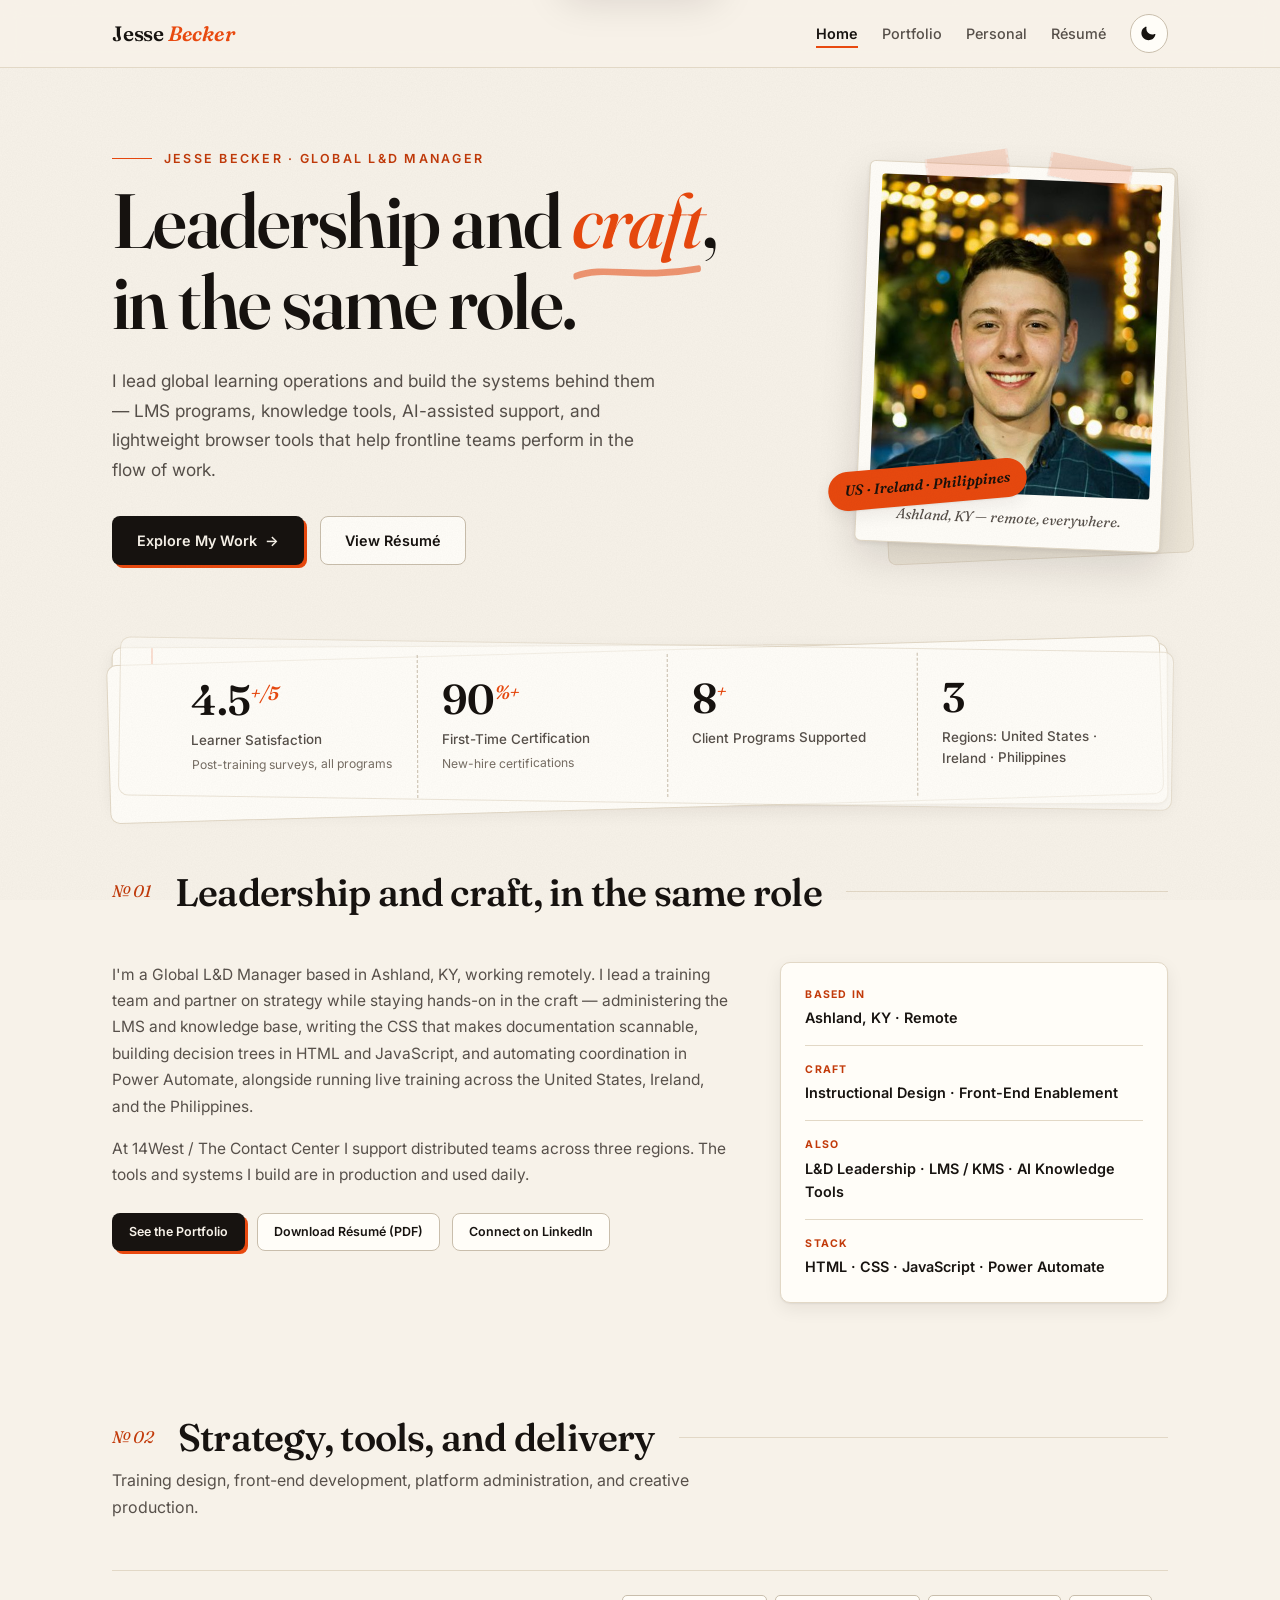
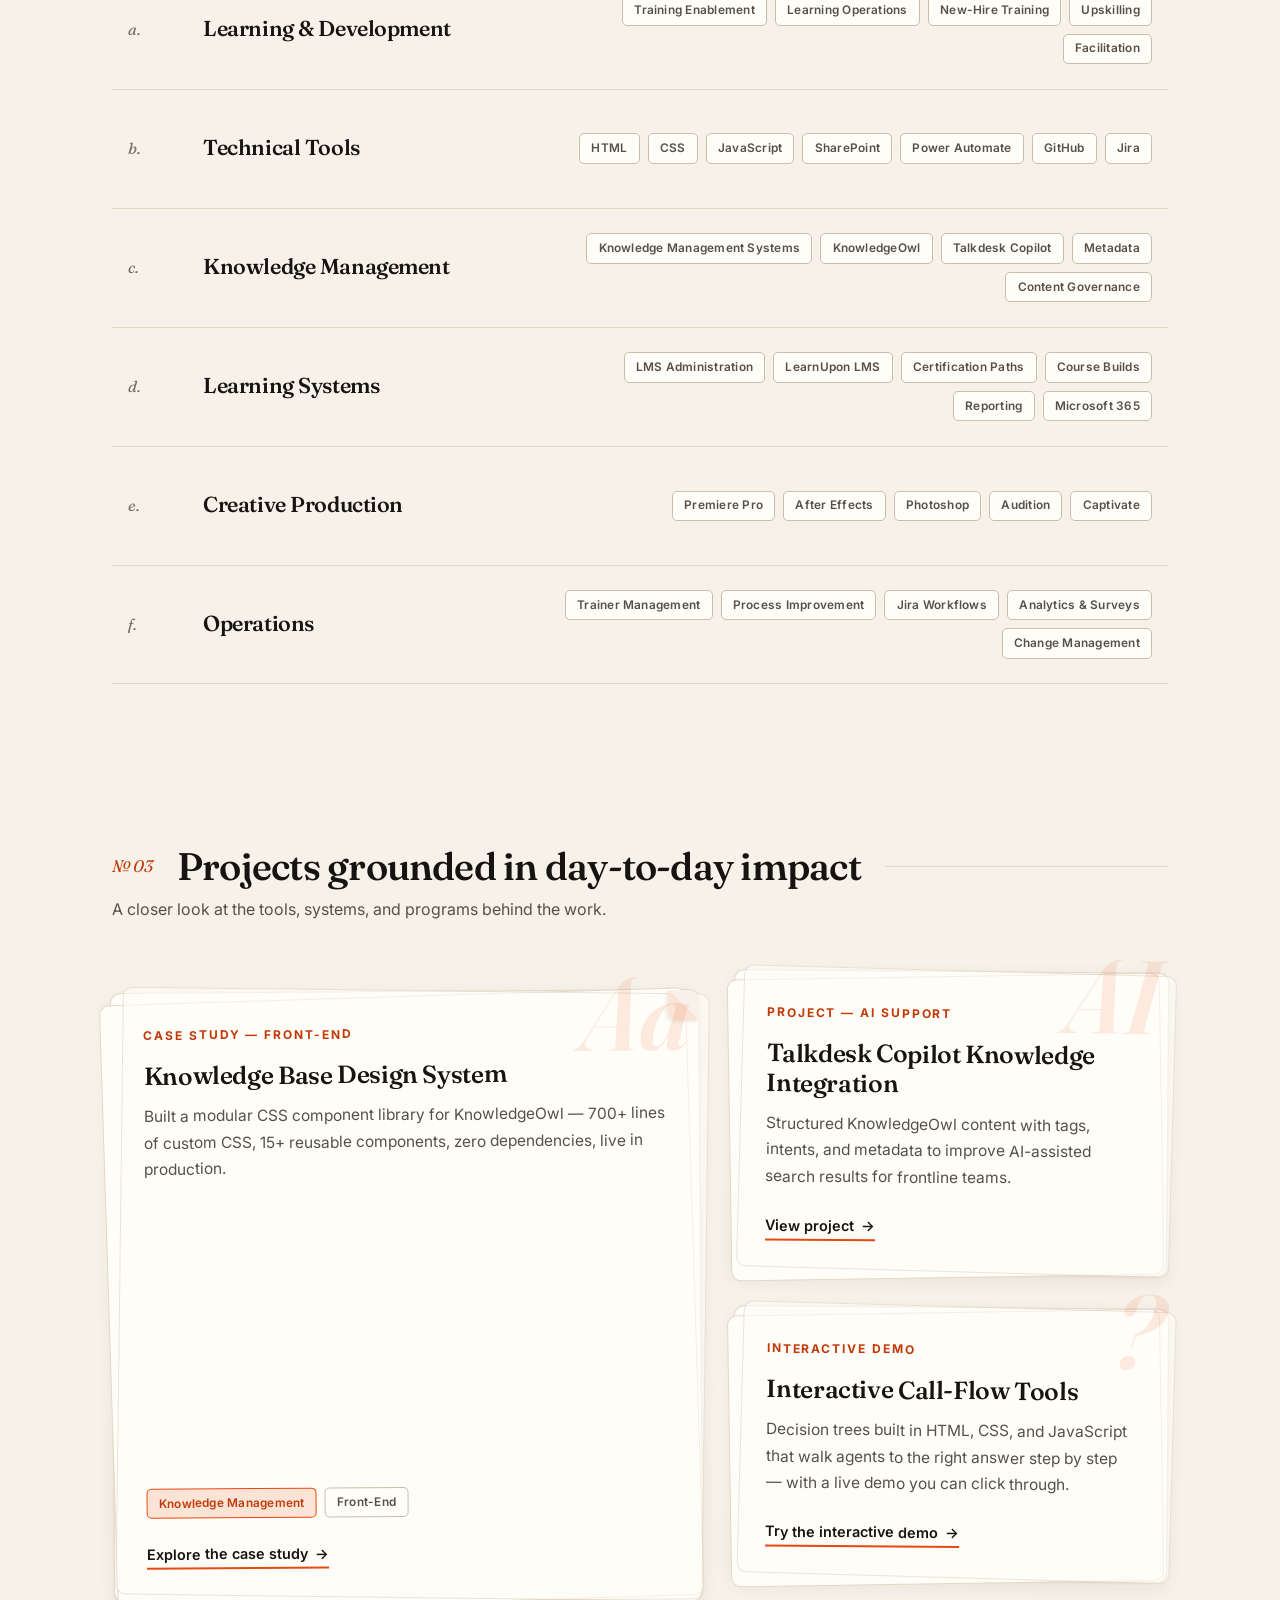
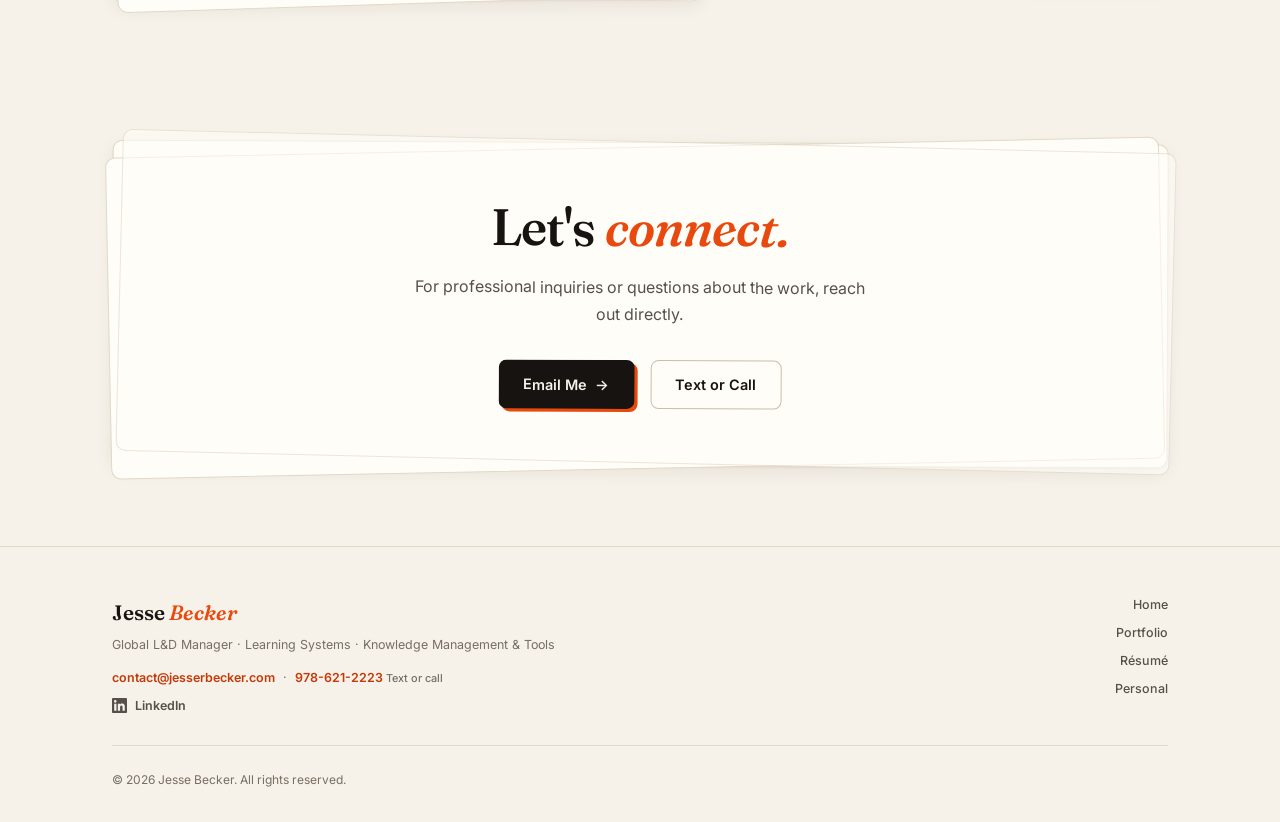
==== index.html @ 37dfd17b "Even out the expertise rows and align case-study banners The expertise rows carried different number" ====
<!DOCTYPE html>
<html lang="en">
<head>
  <meta charset="UTF-8">
  <meta name="viewport" content="width=device-width, initial-scale=1.0">
  <title>Jesse Becker | Global L&amp;D Manager</title>
  <meta name="description" content="Jesse Becker is a Global L&amp;D Manager specializing in learning operations, training enablement, LMS administration, knowledge management systems (KMS), and practical performance support.">
  <meta name="keywords" content="Learning and Development Manager, L&amp;D Manager, Training Operations, Knowledge Management, LMS Administration, KMS Administration, Instructional Design, Enablement, Learning Systems, Performance Support, AI-assisted knowledge tools, KnowledgeOwl, LearnUpon, Talkdesk Copilot, HTML, CSS, JavaScript">
  <meta name="robots" content="index, follow">
  <link rel="canonical" href="https://jesserbecker.com/">
  <meta property="og:type" content="website">
  <meta property="og:site_name" content="Jesse Becker">
  <meta property="og:title" content="Jesse Becker | Global L&amp;D Manager">
  <meta property="og:description" content="L&amp;D leader and hands-on builder: learning operations, LMS &amp; knowledge systems, AI-assisted knowledge tools, and browser-based performance-support tools built from scratch.">
  <meta property="og:url" content="https://jesserbecker.com/">
  <meta property="og:image" content="https://jesserbecker.com/images/headshot.jpg">
  <meta property="og:image:alt" content="Jesse Becker, Global Learning and Development Manager">
  <meta name="twitter:card" content="summary">
  <meta name="twitter:title" content="Jesse Becker | Global L&amp;D Manager">
  <meta name="twitter:description" content="L&amp;D leader and hands-on builder: learning operations, LMS &amp; knowledge systems, AI-assisted knowledge tools, and browser-based performance-support tools built from scratch.">
  <meta name="twitter:image" content="https://jesserbecker.com/images/headshot.jpg">
  <meta name="twitter:image:alt" content="Jesse Becker, Global Learning and Development Manager">
  <meta name="theme-color" content="#F7F2E9" media="(prefers-color-scheme: light)">
  <meta name="theme-color" content="#171310" media="(prefers-color-scheme: dark)">

  <!-- Apply the saved theme before first paint so there is no flash. -->
  <script>(function(){try{var t=localStorage.getItem('theme');if(t==='dark'||(!t&&matchMedia('(prefers-color-scheme: dark)').matches))document.documentElement.setAttribute('data-theme','dark')}catch(e){}})();</script>

  <link rel="preconnect" href="https://fonts.googleapis.com">
  <link rel="preconnect" href="https://fonts.gstatic.com" crossorigin>
  <link href="https://fonts.googleapis.com/css2?family=Fraunces:ital,opsz,wght@0,9..144,400..700;1,9..144,400..700&amp;family=Inter:wght@400..700&amp;display=swap" rel="stylesheet">

  <link rel="stylesheet" href="css/tokens.css?v=20260802-5">
  <link rel="stylesheet" href="css/base.css?v=20260802-5">
  <link rel="stylesheet" href="css/components.css?v=20260802-5">
  <link rel="stylesheet" href="css/layout.css?v=20260802-5">
  <link rel="stylesheet" href="css/pages.css?v=20260802-5">
  <link rel="stylesheet" href="css/print.css?v=20260802-5" media="print">
  <link rel="icon" href="favicon.svg" type="image/svg+xml">
  <script type="application/ld+json">
  {
    "@context": "https://schema.org",
    "@type": "Person",
    "name": "Jesse Becker",
    "url": "https://jesserbecker.com/",
    "image": "https://jesserbecker.com/images/headshot.jpg",
    "email": "mailto:contact@jesserbecker.com",
    "telephone": "+1-978-621-2223",
    "jobTitle": "Global Learning and Development Manager",
    "description": "Learning and Development Manager specializing in training operations, enablement, LMS administration, KMS administration, instructional design, learning systems, performance support, and AI-assisted knowledge tools.",
    "knowsAbout": [
      "Learning and Development Management",
      "Training Operations",
      "Knowledge Management",
      "LMS Administration",
      "KMS Administration",
      "Instructional Design",
      "Enablement",
      "Learning Systems",
      "Performance Support",
      "AI-assisted knowledge tools",
      "KnowledgeOwl",
      "LearnUpon",
      "Talkdesk Copilot",
      "HTML",
      "CSS",
      "JavaScript"
    ]
  }
  </script>
</head>
<body>
  <a class="skip-link" href="#main">Skip to content</a>

  <nav class="navbar">
    <div class="nav-inner">
      <a href="/" class="nav-logo">Jesse<em>&nbsp;Becker</em></a>
      <button class="nav-toggle" aria-label="Toggle menu" aria-expanded="false">
        <span></span><span></span><span></span>
      </button>
      <ul class="nav-links">
        <li><a href="/" class="nav-link active" aria-current="page">Home</a></li>
        <li><a href="/portfolio#projects" class="nav-link">Portfolio</a></li>
        <li><a href="/personal" class="nav-link">Personal</a></li>
        <li><a href="/resume" class="nav-link">R&eacute;sum&eacute;</a></li>
        <li class="nav-theme-item">
          <button class="theme-toggle" aria-label="Switch to dark theme" aria-pressed="false">
            <svg class="icon-moon" viewBox="0 0 24 24" aria-hidden="true" focusable="false"><path d="M21.64 13a1 1 0 0 0-1.05-.14 8.05 8.05 0 0 1-3.37.73 8.15 8.15 0 0 1-8.14-8.1 8.59 8.59 0 0 1 .25-2A1 1 0 0 0 8 2.36a10.14 10.14 0 1 0 14 11.69 1 1 0 0 0-.36-1.05z"/></svg>
            <svg class="icon-sun" viewBox="0 0 24 24" aria-hidden="true" focusable="false"><path d="M12 17a5 5 0 1 1 0-10 5 5 0 0 1 0 10zm0-2a3 3 0 1 0 0-6 3 3 0 0 0 0 6zM11 1h2v3h-2V1zm0 19h2v3h-2v-3zM3.5 4.9l1.4-1.4 2.1 2.1-1.4 1.4L3.5 4.9zm13.5 13.5l1.4-1.4 2.1 2.1-1.4 1.4-2.1-2.1zM19.1 3.5l1.4 1.4-2.1 2.1-1.4-1.4 2.1-2.1zM5.6 17l1.4 1.4-2.1 2.1-1.4-1.4L5.6 17zM1 11h3v2H1v-2zm19 0h3v2h-3v-2z"/></svg>
          </button>
        </li>
      </ul>
    </div>
  </nav>

  <header class="hero">
    <div class="container hero-grid">
      <div class="hero-copy">
        <p class="section-label">Jesse Becker &middot; Global L&amp;D Manager</p>
        <h1>Leadership and <em>craft<svg viewBox="0 0 120 12" preserveAspectRatio="none" aria-hidden="true" focusable="false"><path d="M3 9 C 30 3, 60 11, 117 5"/></svg></em>, in the same role.</h1>
        <p class="hero-tagline">
          I lead global learning operations and build the systems behind them &mdash; LMS programs,
          knowledge tools, AI-assisted support, and lightweight browser tools that help frontline
          teams perform in the flow of work.
        </p>
        <div class="hero-actions">
          <a href="/portfolio#projects" class="btn btn-primary">Explore My Work <span class="arrow" aria-hidden="true">&rarr;</span></a>
          <a href="/resume" class="btn btn-ghost">View R&eacute;sum&eacute;</a>
        </div>
      </div>
      <div class="hero-portrait">
        <div class="under-sheet" aria-hidden="true"></div>
        <div class="polaroid">
          <span class="tape" aria-hidden="true"></span>
          <span class="tape tape-right" aria-hidden="true"></span>
          <div class="photo" role="img" aria-label="Photo of Jesse Becker"
               style="background-image:url('images/headshot-avatar.jpg')"></div>
          <p class="caption">Ashland, KY &mdash; remote, everywhere.</p>
        </div>
        <span class="stamp">US &middot; Ireland &middot; Philippines</span>
      </div>
    </div>
  </header>

  <div class="stats-bar">
    <div class="container">
      <div class="stats-panel sheet stack">
        <div class="stats-grid">
          <div class="stat-item">
            <div class="stat-value" data-count="4.5" data-decimals="1" data-suffix="+/5">4.5<sup>+/5</sup></div>
            <div class="stat-label">Learner Satisfaction <span class="stat-note">Post-training surveys, all programs</span></div>
          </div>
          <div class="stat-item">
            <div class="stat-value" data-count="90" data-decimals="0" data-suffix="%+">90<sup>%+</sup></div>
            <div class="stat-label">First-Time Certification <span class="stat-note">New-hire certifications</span></div>
          </div>
          <div class="stat-item">
            <div class="stat-value" data-count="8" data-decimals="0" data-suffix="+">8<sup>+</sup></div>
            <div class="stat-label">Client Programs Supported</div>
          </div>
          <div class="stat-item">
            <div class="stat-value" data-count="3" data-decimals="0" data-suffix="">3</div>
            <div class="stat-label">Regions: United States &middot; Ireland &middot; Philippines</div>
          </div>
        </div>
      </div>
    </div>
  </div>

  <main id="main">
    <section class="section snapshot-section" id="about" aria-label="About Jesse Becker">
      <div class="container">
        <div class="section-head">
          <span class="section-num">&#8470; 01</span>
          <h2 class="section-title">Leadership and craft, in the same role</h2>
          <span class="section-rule" aria-hidden="true"></span>
        </div>
        <div class="snapshot">
          <div class="snapshot-main">
            <p>
              I'm a Global L&amp;D Manager based in Ashland, KY, working remotely. I lead a training
              team and partner on strategy while staying hands-on in the craft &mdash; administering the LMS
              and knowledge base, writing the CSS that makes documentation scannable, building decision
              trees in HTML and JavaScript, and automating coordination in Power Automate, alongside
              running live training across the United States, Ireland, and the Philippines.
            </p>
            <p>
              At 14West / The Contact Center I support distributed teams across three regions. The
              tools and systems I build are in production and used daily.
            </p>
            <div class="snapshot-actions">
              <a href="/portfolio#projects" class="btn btn-primary btn-sm">See the Portfolio</a>
              <a href="jesse-becker-resume.pdf" download class="btn btn-ghost btn-sm">Download R&eacute;sum&eacute; (PDF)</a>
              <a href="https://www.linkedin.com/in/jesse-becker-830997100/" target="_blank" rel="noopener noreferrer" class="btn btn-ghost btn-sm">Connect on LinkedIn</a>
            </div>
          </div>
          <ul class="snapshot-facts sheet">
            <li><span class="snapshot-fact-label">Based in</span><span class="snapshot-fact-value">Ashland, KY &middot; Remote</span></li>
            <li><span class="snapshot-fact-label">Craft</span><span class="snapshot-fact-value">Instructional Design &middot; Front-End Enablement</span></li>
            <li><span class="snapshot-fact-label">Also</span><span class="snapshot-fact-value">L&amp;D Leadership &middot; LMS / KMS &middot; AI Knowledge Tools</span></li>
            <li><span class="snapshot-fact-label">Stack</span><span class="snapshot-fact-value">HTML &middot; CSS &middot; JavaScript &middot; Power Automate</span></li>
          </ul>
        </div>
      </div>
    </section>

    <section class="section" id="skills">
      <div class="container">
        <div class="section-head">
          <span class="section-num">&#8470; 02</span>
          <h2 class="section-title">Strategy, tools, and delivery</h2>
          <span class="section-rule" aria-hidden="true"></span>
        </div>
        <p class="section-subtitle">Training design, front-end development, platform administration, and creative production.</p>
        <div class="ledger">
          <div class="ledger-row">
            <span class="ledger-idx" aria-hidden="true">a.</span>
            <h3 class="ledger-name">Learning &amp; Development</h3>
            <div class="ledger-tags">
              <span class="tag">Training Enablement</span><span class="tag">Learning Operations</span>
              <span class="tag">New-Hire Training</span><span class="tag">Upskilling</span><span class="tag">Facilitation</span>
            </div>
          </div>
          <div class="ledger-row">
            <span class="ledger-idx" aria-hidden="true">b.</span>
            <h3 class="ledger-name">Technical Tools</h3>
            <div class="ledger-tags">
              <span class="tag">HTML</span><span class="tag">CSS</span><span class="tag">JavaScript</span>
              <span class="tag">SharePoint</span><span class="tag">Power Automate</span>
              <span class="tag">GitHub</span><span class="tag">Jira</span>
            </div>
          </div>
          <div class="ledger-row">
            <span class="ledger-idx" aria-hidden="true">c.</span>
            <h3 class="ledger-name">Knowledge Management</h3>
            <div class="ledger-tags">
              <span class="tag">Knowledge Management Systems</span><span class="tag">KnowledgeOwl</span>
              <span class="tag">Talkdesk Copilot</span><span class="tag">Metadata</span><span class="tag">Content Governance</span>
            </div>
          </div>
          <div class="ledger-row">
            <span class="ledger-idx" aria-hidden="true">d.</span>
            <h3 class="ledger-name">Learning Systems</h3>
            <div class="ledger-tags">
              <span class="tag">LMS Administration</span><span class="tag">LearnUpon LMS</span><span class="tag">Certification Paths</span>
              <span class="tag">Course Builds</span><span class="tag">Reporting</span><span class="tag">Microsoft 365</span>
            </div>
          </div>
          <div class="ledger-row">
            <span class="ledger-idx" aria-hidden="true">e.</span>
            <h3 class="ledger-name">Creative Production</h3>
            <div class="ledger-tags">
              <span class="tag">Premiere Pro</span><span class="tag">After Effects</span>
              <span class="tag">Photoshop</span><span class="tag">Audition</span><span class="tag">Captivate</span>
            </div>
          </div>
          <div class="ledger-row">
            <span class="ledger-idx" aria-hidden="true">f.</span>
            <h3 class="ledger-name">Operations</h3>
            <div class="ledger-tags">
              <span class="tag">Trainer Management</span><span class="tag">Process Improvement</span><span class="tag">Jira Workflows</span>
              <span class="tag">Analytics &amp; Surveys</span><span class="tag">Change Management</span>
            </div>
          </div>
        </div>
      </div>
    </section>

    <section class="section" id="featured-projects">
      <div class="container">
        <div class="section-head">
          <span class="section-num">&#8470; 03</span>
          <h2 class="section-title">Projects grounded in day-to-day impact</h2>
          <span class="section-rule" aria-hidden="true"></span>
        </div>
        <p class="section-subtitle">A closer look at the tools, systems, and programs behind the work.</p>
        <div class="work-grid work-grid--three">
          <article class="work-card work-card--lead sheet stack">
            <span class="fold" aria-hidden="true"></span>
            <span class="work-glyph" aria-hidden="true">Aa</span>
            <p class="kicker">Case Study &mdash; Front-End</p>
            <h3>Knowledge Base Design System</h3>
            <p>Built a modular CSS component library for KnowledgeOwl &mdash; 700+ lines of custom CSS, 15+ reusable components, zero dependencies, live in production.</p>
            <div class="tags">
              <span class="tag tag-accent">Knowledge Management</span><span class="tag">Front-End</span>
            </div>
            <a href="/case-study-kb" class="card-link">Explore the case study <span class="arrow" aria-hidden="true">&rarr;</span></a>
          </article>
          <article class="work-card work-card--minor sheet stack">
            <span class="work-glyph" aria-hidden="true">AI</span>
            <p class="kicker">Project &mdash; AI Support</p>
            <h3>Talkdesk Copilot Knowledge Integration</h3>
            <p>Structured KnowledgeOwl content with tags, intents, and metadata to improve AI-assisted search results for frontline teams.</p>
            <a href="/portfolio#copilot" class="card-link">View project <span class="arrow" aria-hidden="true">&rarr;</span></a>
          </article>
          <article class="work-card work-card--minor sheet stack">
            <span class="work-glyph" aria-hidden="true">?</span>
            <p class="kicker">Interactive Demo</p>
            <h3>Interactive Call-Flow Tools</h3>
            <p>Decision trees built in HTML, CSS, and JavaScript that walk agents to the right answer step by step &mdash; with a live demo you can click through.</p>
            <a href="/case-study-callflows" class="card-link">Try the interactive demo <span class="arrow" aria-hidden="true">&rarr;</span></a>
          </article>
        </div>
      </div>
    </section>

    <section class="cta-section">
      <div class="container">
        <div class="cta-sheet sheet stack">
          <h2>Let's <em>connect.</em></h2>
          <p>For professional inquiries or questions about the work, reach out directly.</p>
          <div class="hero-actions">
            <a href="mailto:contact@jesserbecker.com" class="btn btn-primary">Email Me <span class="arrow" aria-hidden="true">&rarr;</span></a>
            <a href="tel:+19786212223" class="btn btn-ghost">Text or Call</a>
          </div>
        </div>
      </div>
    </section>
  </main>

  <footer class="site-footer">
    <div class="container footer-inner">
      <div>
        <p class="footer-brand">Jesse<em>&nbsp;Becker</em></p>
        <p class="footer-tag">Global L&amp;D Manager &middot; Learning Systems &middot; Knowledge Management &amp; Tools</p>
        <div class="footer-contact" aria-label="Contact Jesse Becker">
          <a href="mailto:contact@jesserbecker.com">contact@jesserbecker.com</a>
          <span aria-hidden="true">&middot;</span>
          <a href="tel:+19786212223">978-621-2223 <small>Text or call</small></a>
        </div>
        <div class="footer-social">
          <a href="https://www.linkedin.com/in/jesse-becker-830997100/" target="_blank" rel="noopener noreferrer" aria-label="Jesse Becker on LinkedIn">
            <svg viewBox="0 0 24 24" aria-hidden="true" focusable="false"><path d="M20.45 20.45h-3.56v-5.57c0-1.33-.03-3.04-1.85-3.04-1.85 0-2.14 1.45-2.14 2.94v5.67H9.34V9h3.42v1.56h.05c.48-.9 1.64-1.85 3.37-1.85 3.6 0 4.27 2.37 4.27 5.45v6.29zM5.34 7.43a2.07 2.07 0 1 1 0-4.13 2.07 2.07 0 0 1 0 4.13zm1.78 13.02H3.55V9h3.57v11.45zM22.22 0H1.77C.79 0 0 .77 0 1.73v20.54C0 23.23.79 24 1.77 24h20.45c.98 0 1.78-.77 1.78-1.73V1.73C24 .77 23.2 0 22.22 0z"/></svg>
            LinkedIn
          </a>
        </div>
      </div>
      <nav class="footer-nav" aria-label="Footer">
        <a href="/" class="footer-link">Home</a>
        <a href="/portfolio#projects" class="footer-link">Portfolio</a>
        <a href="/resume" class="footer-link">R&eacute;sum&eacute;</a>
        <a href="/personal" class="footer-link">Personal</a>
      </nav>
      <p class="footer-base">&copy; <span class="year"></span> Jesse Becker. All rights reserved.</p>
    </div>
  </footer>

  <script src="site.js?v=20260802-5"></script>
  <script>
    initReveal({
      singles: ['.section-head', '.section-subtitle'],
      grids: ['.ledger', '.work-grid']
    });
    initCounters('.stats-grid');
  </script>
</body>
</html>
---- css/tokens.css ----
/* ==========================================================
   Jesse Becker - Personal Site  |  tokens.css
   Design tokens only. No selectors beyond :root / [data-theme].
   Every other stylesheet reads from here - never hardcode a
   colour, spacing step, radius, or easing curve downstream.
   ========================================================== */

:root {
  color-scheme: light;

  /* -- Paper & ink surfaces -------------------------------- */
  --bg:             #F7F2E9;
  --surface:        #FFFDF8;
  --surface-sunken: #EFE8DA;

  /* -- Text ------------------------------------------------ */
  --ink:       #171310;
  --ink-soft:  #57504A;
  --ink-faint: #776E64;   /* 4.9:1 on --surface; captions run to 12px */

  /* -- Accent (vermilion) ---------------------------------- */
  /* --accent for large/display text and non-text marks.
     --accent-deep for accent text below ~1.2rem (5.2:1 on paper). */
  --accent:      #E8490F;
  --accent-deep: #C23A0A;
  --accent-tint: #FBE3D6;
  --tape:        rgba(232, 73, 15, .16);

  /* Text sitting on an accent fill. White only reaches ~3.1:1 on
     this vermilion, so filled marks take dark ink instead. The
     dark theme's accent is lighter still, so this holds there. */
  --on-accent: #1A120C;

  /* -- Lines ----------------------------------------------- */
  --hairline:        #E2D8C6;
  --hairline-strong: #C9BEAC;

  /* -- Elevation ------------------------------------------- */
  --shadow-sheet: 0 1px 2px rgba(23,19,16,.06), 0 6px 18px rgba(23,19,16,.07);
  --shadow-lift:  0 2px 4px rgba(23,19,16,.07), 0 16px 40px rgba(23,19,16,.13);
  --shadow-float: 0 8px 20px rgba(23,19,16,.18), 0 32px 64px rgba(23,19,16,.24);

  /* -- Grain overlay --------------------------------------- */
  --grain-opacity: .05;
  --grain-invert:  0;

  /* -- Spacing scale --------------------------------------- */
  --sp-1:  .25rem;
  --sp-2:  .5rem;
  --sp-3:  .75rem;
  --sp-4:  1rem;
  --sp-5:  1.5rem;
  --sp-6:  2rem;
  --sp-8:  3rem;
  --sp-10: 4rem;
  --sp-12: 5rem;

  /* -- Type scale ------------------------------------------ */
  --font-display: 'Fraunces', Georgia, 'Times New Roman', serif;
  --font-body:    'Inter', system-ui, -apple-system, 'Segoe UI', sans-serif;

  --fs-xs:     .78rem;
  --fs-sm:     .9rem;
  --fs-base:   1rem;
  --fs-md:     1.08rem;
  --fs-h3:     1.35rem;
  --fs-h2:     clamp(1.7rem, 3.4vw, 2.4rem);
  --fs-h1:     clamp(2.9rem, 6.8vw, 4.8rem);
  --fs-banner: clamp(2rem, 4.5vw, 3rem);

  /* -- Radii ----------------------------------------------- */
  /* Shape carries meaning here: rectangles for controls and
     chips, --r-lg for paper sheets, pills only for the stamp. */
  --r-sm:   5px;
  --r-md:   8px;
  --r-lg:   10px;
  --r-full: 999px;

  /* -- Motion ---------------------------------------------- */
  --ease-out:    cubic-bezier(.2, .7, .2, 1);
  --ease-spring: cubic-bezier(.34, 1.45, .5, 1);
  --dur-fast:    .2s;
  --dur-mid:     .3s;
  --dur-slow:    .6s;

  /* -- Layout ---------------------------------------------- */
  --nav-h:       4.25rem;
  --container-w: 1120px;
}

[data-theme="dark"] {
  color-scheme: dark;

  --bg:             #171310;
  --surface:        #221D18;
  --surface-sunken: #110E0B;

  --ink:       #F3EDE3;
  --ink-soft:  #BFB4A6;
  --ink-faint: #9A9188;   /* 5.4:1 on the dark --surface */

  /* On dark paper the lighter vermilion clears contrast on its
     own, so --accent-deep brightens rather than darkens. */
  --accent:      #FF5A1F;
  --accent-deep: #FF7A47;
  --accent-tint: #3A2318;
  --tape:        rgba(255, 90, 31, .22);

  --hairline:        #342D24;
  --hairline-strong: #4C4133;

  --shadow-sheet: 0 1px 2px rgba(0,0,0,.35), 0 6px 18px rgba(0,0,0,.35);
  --shadow-lift:  0 2px 4px rgba(0,0,0,.4),  0 16px 40px rgba(0,0,0,.55);
  --shadow-float: 0 8px 20px rgba(0,0,0,.5),  0 32px 64px rgba(0,0,0,.6);

  --grain-opacity: .07;
  --grain-invert:  1;
}
---- css/base.css ----
/* ==========================================================
   Jesse Becker - Personal Site  |  base.css
   Reset, document typography, layout primitives, the paper
   grain overlay, and the accessibility layer.
   Depends on: tokens.css
   ========================================================== */

*, *::before, *::after { box-sizing: border-box; margin: 0; padding: 0; }

html {
  scroll-behavior: smooth;
  -webkit-font-smoothing: antialiased;
  -moz-osx-font-smoothing: grayscale;
}

body {
  font-family: var(--font-body);
  font-size: var(--fs-base);
  line-height: 1.6;
  background: var(--bg);
  color: var(--ink);
  min-height: 100vh;
  overflow-x: hidden;
  transition: background var(--dur-mid) var(--ease-out),
              color var(--dur-mid) var(--ease-out);
}

/* Paper grain. Fixed overlay above the page, below dialogs.
   Replaces the old blurred-orb background entirely. */
body::after {
  content: "";
  position: fixed;
  inset: 0;
  z-index: 90;
  pointer-events: none;
  opacity: var(--grain-opacity);
  filter: invert(var(--grain-invert));
  background-image: url("data:image/svg+xml;utf8,<svg xmlns='http://www.w3.org/2000/svg' width='220' height='220'><filter id='n'><feTurbulence type='fractalNoise' baseFrequency='0.8' numOctaves='2' stitchTiles='stitch'/><feColorMatrix values='0 0 0 0 0  0 0 0 0 0  0 0 0 0 0  0 0 0 0.55 0'/></filter><rect width='220' height='220' filter='url(%23n)'/></svg>");
}

a { color: inherit; text-decoration: none; }
ul, ol { list-style: none; }
img { max-width: 100%; display: block; }
button { font: inherit; color: inherit; background: none; border: none; cursor: pointer; }

h1, h2, h3, h4 {
  font-family: var(--font-display);
  font-weight: 560;
  line-height: 1.15;
  letter-spacing: -.02em;
  color: var(--ink);
}

p { color: var(--ink-soft); line-height: 1.7; }

::selection { background: var(--accent); color: var(--on-accent); }

/* -- Layout primitives ------------------------------------- */

.container {
  position: relative;
  z-index: 1;
  max-width: var(--container-w);
  margin: 0 auto;
  padding: 0 var(--sp-6);
}

.section { padding: var(--sp-12) 0; }
.section-alt { background: var(--surface-sunken); }

/* Anchor targets clear the sticky navbar */
#projects,
#main,
.project-card[id] {
  scroll-margin-top: calc(var(--nav-h) + var(--sp-4));
}

/* -- Section headings -------------------------------------- */

.section-head {
  display: flex;
  align-items: center;
  gap: var(--sp-5);
  margin-bottom: var(--sp-8);
}

.section-num {
  flex-shrink: 0;
  font-family: var(--font-display);
  font-style: italic;
  font-size: 1.05rem;
  color: var(--accent-deep);
}

.section-title {
  font-family: var(--font-display);
  font-size: var(--fs-h2);
  font-weight: 560;
  letter-spacing: -.02em;
}

.section-rule { flex: 1; height: 1px; background: var(--hairline); }

.section-subtitle {
  max-width: 60ch;
  font-size: var(--fs-base);
  color: var(--ink-soft);
}

/* When a subtitle follows the rule, it needs breathing room
   above the content it introduces. */
.section-head + .section-subtitle { margin: calc(var(--sp-8) * -1 + var(--sp-2)) 0 var(--sp-8); }

.section-note {
  max-width: 60ch;
  margin-top: var(--sp-4);
  font-size: var(--fs-xs);
  font-style: italic;
  color: var(--ink-faint);
}

/* Centred variant, used where a section header sits alone */
.section-header { margin-bottom: var(--sp-8); }
.section-header .section-subtitle { margin-inline: 0; }

.section-label {
  display: flex;
  align-items: center;
  gap: var(--sp-3);
  margin-bottom: var(--sp-3);
  font-size: var(--fs-xs);
  font-weight: 600;
  letter-spacing: .18em;
  text-transform: uppercase;
  color: var(--accent-deep);
}

.section-label::before {
  content: "";
  width: 2.5rem;
  height: 1px;
  background: var(--accent);
}

/* -- Utilities --------------------------------------------- */

.u-serif { font-family: var(--font-display); }
.u-italic { font-style: italic; }
.u-accent { color: var(--accent-deep); }

.visually-hidden {
  position: absolute;
  width: 1px; height: 1px;
  margin: -1px; padding: 0;
  overflow: hidden;
  clip-path: inset(50%);
  white-space: nowrap;
  border: 0;
}

/* ==========================================================
   Accessibility
   ========================================================== */

.skip-link {
  position: fixed;
  top: var(--sp-2);
  left: 50%;
  z-index: 300;
  transform: translateX(-50%) translateY(-150%);
  padding: var(--sp-3) var(--sp-5);
  border-radius: var(--r-md);
  background: var(--ink);
  color: var(--bg);
  font-size: var(--fs-sm);
  font-weight: 600;
  box-shadow: var(--shadow-lift);
  transition: transform var(--dur-fast) var(--ease-out);
}

.skip-link:focus { transform: translateX(-50%) translateY(0); }

a:focus-visible,
button:focus-visible,
[tabindex]:focus-visible {
  outline: 2px solid var(--accent);
  outline-offset: 3px;
  border-radius: var(--r-sm);
}

/* ==========================================================
   Reduced motion
   Strips the decorative layer: grain, paper stacks, page tilt,
   entrance animations, and smooth scrolling.
   ========================================================== */

@media (prefers-reduced-motion: reduce) {
  html { scroll-behavior: auto; }

  *, *::before, *::after {
    animation-duration: .001ms !important;
    animation-iteration-count: 1 !important;
    transition-duration: .001ms !important;
    scroll-behavior: auto !important;
  }

  body::after { display: none; }

  .stack::before,
  .stack::after { display: none; }

  .reveal { opacity: 1 !important; transform: none !important; }
}
---- css/components.css ----
/* ==========================================================
   Jesse Becker - Personal Site  |  components.css
   The reusable vocabulary: paper sheets, tape, buttons, chips,
   badges, ledger rows, and the scroll-reveal states.
   Depends on: tokens.css, base.css
   ========================================================== */

/* ==========================================================
   Paper
   .sheet  - a single sheet of paper (replaces all glass cards)
   .stack  - two more sheets fanned out behind it
   .tape   - a strip of tape holding something down
   .fold   - a turned-up corner
   ========================================================== */

.sheet {
  background: var(--surface);
  border: 1px solid var(--hairline);
  border-radius: var(--r-lg);
  box-shadow: var(--shadow-sheet);
}

.stack { position: relative; z-index: 0; }

.stack::before,
.stack::after {
  content: "";
  position: absolute;
  inset: 0;
  z-index: -1;
  background: var(--surface);
  border: 1px solid var(--hairline);
  border-radius: inherit;
  transition: transform var(--dur-mid) var(--ease-spring);
}

.stack::before { transform: rotate(-1.4deg) translate(-5px, 4px); }
.stack::after  { transform: rotate(1.1deg) translate(6px, -2px); opacity: .65; }

.stack:hover::before { transform: rotate(-2.2deg) translate(-8px, 6px); }
.stack:hover::after  { transform: rotate(1.9deg) translate(9px, -4px); }

.tape {
  position: absolute;
  z-index: 3;
  width: 5.2rem;
  height: 1.5rem;
  background: var(--tape);
  border-left: 2px dashed rgba(255,255,255,.35);
  border-right: 2px dashed rgba(255,255,255,.35);
  box-shadow: 0 1px 2px rgba(23,19,16,.08);
}

.fold {
  position: absolute;
  top: 0;
  right: 0;
  width: 30px;
  height: 30px;
  background: linear-gradient(225deg, var(--bg) 0 49%, var(--accent-tint) 50% 100%);
  border-top-right-radius: var(--r-lg);
  border-bottom-left-radius: var(--r-md);
  box-shadow: -2px 2px 3px rgba(23,19,16,.07);
}

/* ==========================================================
   Buttons
   ========================================================== */

.btn {
  display: inline-flex;
  align-items: center;
  gap: var(--sp-2);
  padding: var(--sp-3) var(--sp-5);
  border: 1px solid transparent;
  border-radius: var(--r-md);
  font-size: var(--fs-sm);
  font-weight: 600;
  text-decoration: none;
  cursor: pointer;
  transition: transform var(--dur-mid) var(--ease-spring),
              box-shadow var(--dur-mid) var(--ease-out),
              background var(--dur-fast) var(--ease-out),
              color var(--dur-fast) var(--ease-out),
              border-color var(--dur-fast) var(--ease-out);
}

.btn-primary {
  background: var(--ink);
  color: var(--bg);
  box-shadow: 3px 3px 0 var(--accent);
}

/* The fill deliberately stays ink on hover. Filling with accent
   put an accent shadow behind an accent button, so the offset
   dissolved into the fill. The lift and the deeper shadow are
   the feedback; the shadow needs the ink fill to read against. */
.btn-primary:hover {
  transform: translate(-3px, -3px);
  box-shadow: 7px 7px 0 var(--accent);
}

.btn-primary:active {
  transform: translate(1px, 1px);
  box-shadow: 2px 2px 0 var(--accent);
}

.btn-ghost {
  background: var(--surface);
  border-color: var(--hairline-strong);
  color: var(--ink);
}

.btn-ghost:hover {
  transform: translate(-1px, -2px);
  border-color: var(--accent);
  color: var(--accent-deep);
}

.btn-sm { padding: var(--sp-2) var(--sp-4); font-size: var(--fs-xs); }

.btn .arrow { transition: transform var(--dur-fast) var(--ease-out); }
.btn:hover .arrow { transform: translateX(4px); }

/* ==========================================================
   Chips, tags, badges
   Rectangles, not pills - shape stays available for emphasis.
   ========================================================== */

.tags { display: flex; flex-wrap: wrap; gap: var(--sp-2); }

.tag {
  display: inline-block;
  padding: .3rem .7rem;
  border: 1px solid var(--hairline-strong);
  border-radius: var(--r-sm);
  background: var(--surface);
  color: var(--ink-soft);
  font-size: .74rem;
  font-weight: 600;
  letter-spacing: .02em;
}

.tag-accent {
  border-color: var(--accent);
  background: var(--accent-tint);
  color: var(--accent-deep);
}

.badge {
  display: inline-flex;
  align-items: center;
  gap: var(--sp-2);
  padding: .25rem .65rem;
  border: 1px solid var(--hairline-strong);
  border-radius: var(--r-sm);
  background: var(--surface-sunken);
  color: var(--ink-soft);
  font-size: .68rem;
  font-weight: 700;
  letter-spacing: .1em;
  line-height: 1.3;
  text-transform: uppercase;
  white-space: nowrap;
}

.badge-accent {
  border-color: var(--accent);
  background: var(--accent-tint);
  color: var(--accent-deep);
}

.badge-deep-dive::before {
  content: "";
  width: 5px;
  height: 5px;
  border-radius: 50%;
  background: var(--accent);
}

/* The kicker above a card or section title */
.kicker {
  font-size: .75rem;
  font-weight: 700;
  letter-spacing: .16em;
  text-transform: uppercase;
  color: var(--accent-deep);
}

/* Pill is reserved for this one mark: the location stamp */
.stamp {
  display: inline-block;
  padding: var(--sp-2) var(--sp-4);
  border-radius: var(--r-full);
  background: var(--accent);
  color: var(--on-accent);
  font-family: var(--font-display);
  font-style: italic;
  font-size: var(--fs-sm);
  font-weight: 600;
  box-shadow: var(--shadow-sheet);
}

/* ==========================================================
   Ledger rows
   Hairline-separated list rows that replace the uniform card
   grid for expertise / skills. Hover lifts a row onto paper.
   ========================================================== */

.ledger { margin-top: var(--sp-2); }

/* Rows carry different numbers of tag chips, so they wrap to
   different heights and the list reads as ragged. Sizing the
   implicit rows at 1fr makes every row match the tallest, and
   it re-measures itself if the tag lists change.

   Only above the stacking breakpoint: once the name and tags
   sit on separate lines the raggedness stops reading as uneven,
   and equalising would just pad every short row out to the
   tallest one, adding a few hundred pixels of dead scroll. */
@media (min-width: 821px) {
  .ledger {
    display: grid;
    grid-auto-rows: 1fr;
  }
}

.ledger-row {
  display: grid;
  grid-template-columns: 3.2rem minmax(11rem, .8fr) minmax(0, 1.6fr);
  gap: var(--sp-5);
  align-items: center;
  padding: var(--sp-5) var(--sp-4);
  border-top: 1px solid var(--hairline);
  transition: background var(--dur-fast) var(--ease-out),
              padding-left var(--dur-mid) var(--ease-spring),
              border-radius var(--dur-fast) var(--ease-out),
              box-shadow var(--dur-fast) var(--ease-out);
}

.ledger-row:last-child { border-bottom: 1px solid var(--hairline); }

.ledger-row:hover {
  padding-left: var(--sp-5);
  border-radius: var(--r-lg);
  background: var(--surface);
  box-shadow: var(--shadow-sheet);
}

.ledger-idx {
  font-family: var(--font-display);
  font-style: italic;
  font-size: var(--fs-base);
  color: var(--ink-faint);
}

.ledger-name {
  font-family: var(--font-display);
  font-size: var(--fs-h3);
  font-weight: 560;
  transition: color var(--dur-fast) var(--ease-out);
}

.ledger-row:hover .ledger-name { color: var(--accent-deep); }

.ledger-tags {
  display: flex;
  flex-wrap: wrap;
  gap: var(--sp-2);
  justify-content: flex-end;
}

.ledger-row:hover .tag { border-color: var(--accent); color: var(--ink); }

@media (max-width: 820px) {
  .ledger-row { grid-template-columns: 2rem 1fr; }
  .ledger-tags { grid-column: 2; justify-content: flex-start; }
}

/* ==========================================================
   Work cards
   A lead card and supporting cards, differentiated by size,
   tilt, and ornament rather than all being the same card.
   ========================================================== */

.work-grid {
  display: grid;
  grid-template-columns: 1.15fr .85fr;
  gap: var(--sp-6);
  align-items: stretch;
}

/* One lead card beside a stacked pair of supporting cards */
.work-grid--three { grid-template-rows: auto auto; }
.work-grid--three > .work-card--lead { grid-row: 1 / span 2; }

.work-card {
  display: flex;
  flex-direction: column;
  position: relative;
  padding: var(--sp-6);
  transition: transform var(--dur-mid) var(--ease-spring),
              box-shadow var(--dur-mid) var(--ease-out);
}

.work-card--lead  { transform: rotate(-.4deg) translateY(1.25rem); }
.work-card--minor { transform: rotate(.5deg); }

.work-card:hover { box-shadow: var(--shadow-lift); }
.work-card--lead:hover  { transform: rotate(0deg) translateY(calc(1.25rem - 5px)); }
.work-card--minor:hover { transform: rotate(0deg) translateY(-5px); }

.work-card h3 {
  margin-bottom: var(--sp-3);
  font-size: 1.55rem;
  line-height: 1.2;
  letter-spacing: -.015em;
}

/* Only the body copy absorbs the slack - the kicker must not,
   or the lead card's title floats away from it. */
.work-card > p:not(.kicker) { flex: 1; font-size: .97rem; color: var(--ink-soft); }
.work-card .kicker { flex: 0 0 auto; margin-bottom: var(--sp-4); }

/* Oversized display glyph, low opacity, bleeding off the corner */
.work-glyph {
  position: absolute;
  top: -1.8rem;
  right: .5rem;
  font-family: var(--font-display);
  font-style: italic;
  font-weight: 600;
  font-size: 6.5rem;
  line-height: 1;
  color: var(--accent);
  opacity: .1;
  pointer-events: none;
  user-select: none;
}

.card-link {
  align-self: flex-start;
  margin-top: var(--sp-5);
  padding-bottom: 2px;
  display: inline-flex;
  align-items: center;
  gap: .45rem;
  border-bottom: 2px solid var(--accent);
  color: var(--ink);
  font-size: var(--fs-sm);
  font-weight: 600;
  transition: color var(--dur-fast) var(--ease-out),
              gap var(--dur-mid) var(--ease-spring);
}

.card-link:hover { color: var(--accent-deep); gap: .85rem; }

.work-card .tags { margin-top: var(--sp-4); }

@media (max-width: 820px) {
  .work-grid,
  .work-grid--three { grid-template-columns: 1fr; }
  .work-grid--three > .work-card--lead { grid-row: auto; }
  .work-card--lead { transform: rotate(-.4deg); }
}

/* ==========================================================
   Scroll reveal
   site.js adds .reveal, then .is-visible when in view.
   Cards that sit at a resting tilt settle into it.
   ========================================================== */

.reveal {
  opacity: 0;
  transform: translateY(18px);
  transition: opacity var(--dur-slow) var(--ease-out),
              transform var(--dur-slow) var(--ease-out);
}

.reveal.is-visible { opacity: 1; transform: none; }

.work-card.reveal {
  transition: opacity var(--dur-slow) var(--ease-out),
              transform .45s var(--ease-spring),
              box-shadow var(--dur-mid) var(--ease-out);
}

.work-card--lead.reveal  { transform: rotate(-1.6deg) translateY(2.5rem); }
.work-card--minor.reveal { transform: rotate(1.6deg) translateY(1.5rem); }

.work-card--lead.reveal.is-visible  { transform: rotate(-.4deg) translateY(1.25rem); }
.work-card--minor.reveal.is-visible { transform: rotate(.5deg); }

@media (max-width: 820px) {
  .work-card--lead.reveal.is-visible { transform: rotate(-.4deg); }
}
---- css/layout.css ----
/* ==========================================================
   Jesse Becker - Personal Site  |  layout.css
   Page furniture shared by every page: navbar (+ theme
   toggle), hero, inner-page banner, CTA, footer.
   Depends on: tokens.css, base.css, components.css
   ========================================================== */

/* ==========================================================
   Navbar
   ========================================================== */

.navbar {
  position: sticky;
  top: 0;
  z-index: 100;
  height: var(--nav-h);
  background: color-mix(in srgb, var(--bg) 88%, transparent);
  backdrop-filter: blur(10px);
  -webkit-backdrop-filter: blur(10px);
  border-bottom: 1px solid var(--hairline);
}

.nav-inner {
  max-width: var(--container-w);
  height: 100%;
  margin: 0 auto;
  padding: 0 var(--sp-6);
  display: flex;
  align-items: center;
  justify-content: space-between;
  gap: var(--sp-4);
}

.nav-logo {
  flex-shrink: 0;
  font-family: var(--font-display);
  font-size: 1.3rem;
  font-weight: 600;
  letter-spacing: -.01em;
  color: var(--ink);
}

.nav-logo em { font-style: italic; color: var(--accent); }

.nav-links {
  display: flex;
  align-items: center;
  gap: var(--sp-5);
}

.nav-link {
  position: relative;
  padding: var(--sp-1) 0;
  font-size: var(--fs-sm);
  font-weight: 500;
  color: var(--ink-soft);
  transition: color var(--dur-fast) var(--ease-out);
}

.nav-link::after {
  content: "";
  position: absolute;
  left: 0;
  bottom: -2px;
  width: 0;
  height: 2px;
  background: var(--accent);
  transition: width var(--dur-fast) var(--ease-out);
}

.nav-link:hover { color: var(--ink); }
.nav-link:hover::after,
.nav-link.active::after { width: 100%; }
.nav-link.active { color: var(--ink); font-weight: 600; }

/* -- Theme toggle ------------------------------------------ */

.theme-toggle {
  display: grid;
  place-items: center;
  width: 2.4rem;
  height: 2.4rem;
  flex-shrink: 0;
  border: 1px solid var(--hairline-strong);
  border-radius: 50%;
  background: var(--surface);
  color: var(--ink);
  transition: transform var(--dur-mid) var(--ease-spring),
              border-color var(--dur-fast) var(--ease-out),
              background var(--dur-mid) var(--ease-out);
}

.theme-toggle:hover { transform: rotate(20deg) scale(1.12); border-color: var(--accent); }
.theme-toggle svg { width: 1.05rem; height: 1.05rem; fill: currentColor; }

/* Sun shows in dark mode, moon in light: the icon advertises
   the destination, matching the button's label. */
.theme-toggle .icon-sun { display: none; }
[data-theme="dark"] .theme-toggle .icon-sun { display: block; }
[data-theme="dark"] .theme-toggle .icon-moon { display: none; }

/* -- Mobile toggle ----------------------------------------- */

.nav-toggle {
  display: none;
  flex-direction: column;
  justify-content: center;
  gap: 5px;
  width: 44px;
  height: 44px;
  padding: 6px;
  border-radius: var(--r-sm);
  transition: background var(--dur-fast) var(--ease-out);
}

.nav-toggle:hover { background: var(--surface-sunken); }

.nav-toggle span {
  display: block;
  width: 100%;
  height: 2px;
  border-radius: 2px;
  background: var(--ink);
  transition: transform .25s var(--ease-out), opacity .25s var(--ease-out);
}

.nav-toggle.open span:nth-child(1) { transform: translateY(7px) rotate(45deg); }
.nav-toggle.open span:nth-child(2) { opacity: 0; }
.nav-toggle.open span:nth-child(3) { transform: translateY(-7px) rotate(-45deg); }

@media (max-width: 820px) {
  .nav-toggle { display: flex; }

  .nav-links {
    display: none;
    position: absolute;
    top: var(--nav-h);
    left: 0;
    right: 0;
    flex-direction: column;
    align-items: stretch;
    gap: var(--sp-1);
    padding: var(--sp-4);
    background: var(--bg);
    border-bottom: 1px solid var(--hairline);
    box-shadow: var(--shadow-sheet);
  }

  .nav-links.open { display: flex; }

  .nav-link {
    display: flex;
    align-items: center;
    min-height: 44px;
    padding: var(--sp-3) var(--sp-4);
    border-radius: var(--r-md);
  }

  .nav-link::after { display: none; }
  .nav-link.active { background: var(--surface-sunken); }

  /* The toggle is a row in the open menu, not a floating circle */
  .nav-theme-item { display: flex; justify-content: flex-start; padding: var(--sp-2) var(--sp-4); }
}

/* ==========================================================
   Homepage hero
   ========================================================== */

.hero { padding: var(--sp-12) 0 var(--sp-10); }

.hero-grid {
  display: grid;
  grid-template-columns: 1.35fr .85fr;
  gap: 3.5rem;
  align-items: center;
}

.hero h1 {
  margin-bottom: var(--sp-5);
  font-size: var(--fs-h1);
  font-weight: 560;
  line-height: 1.05;
  letter-spacing: -.02em;
  font-variation-settings: "opsz" 100;
}

/* The one word that carries the accent, with a drawn underline */
.hero h1 em {
  position: relative;
  white-space: nowrap;
  font-style: italic;
  font-weight: 500;
  color: var(--accent);
}

.hero h1 em svg {
  position: absolute;
  left: 0;
  bottom: -.18em;
  width: 100%;
  height: .3em;
  overflow: visible;
}

.hero h1 em svg path {
  fill: none;
  stroke: var(--accent);
  stroke-width: 3.5;
  stroke-linecap: round;
  opacity: .55;
  stroke-dasharray: 320;
  stroke-dashoffset: 320;
  animation: draw-underline 1s .7s var(--ease-out) forwards;
}

@keyframes draw-underline { to { stroke-dashoffset: 0; } }

.hero-tagline {
  max-width: 34rem;
  margin-bottom: var(--sp-6);
  font-size: var(--fs-md);
  color: var(--ink-soft);
}

.hero-actions { display: flex; flex-wrap: wrap; gap: var(--sp-4); }

/* -- Taped portrait ---------------------------------------- */

.hero-portrait { position: relative; justify-self: end; }

/* The sheet of paper the photo is resting on */
.hero-portrait .under-sheet {
  position: absolute;
  inset: 8px -18px -12px 18px;
  z-index: 1;
  background: var(--surface-sunken);
  border: 1px solid var(--hairline);
  border-radius: var(--r-md);
  transform: rotate(-2.5deg);
}

.polaroid {
  position: relative;
  z-index: 2;
  padding: var(--sp-3) var(--sp-3) var(--sp-4);
  background: var(--surface);
  border: 1px solid var(--hairline);
  border-radius: 6px;
  box-shadow: var(--shadow-lift);
  transform: rotate(2.4deg);
  transition: transform .4s var(--ease-spring);
}

.hero-portrait:hover .polaroid { transform: rotate(.4deg) translateY(-4px); }

.polaroid .photo {
  display: block;
  width: min(280px, 30vw);
  aspect-ratio: 4 / 4.5;
  border-radius: 3px;
  background-size: cover;
  background-position: center 20%;
}

.polaroid .caption {
  padding-top: var(--sp-3);
  font-family: var(--font-display);
  font-style: italic;
  font-size: var(--fs-sm);
  text-align: center;
  color: var(--ink-soft);
}

.hero-portrait .tape { top: -.7rem; left: 18%; transform: rotate(-10deg); }
.hero-portrait .tape.tape-right { left: auto; right: 14%; transform: rotate(8deg); }

/* Straddles the photo's lower-left corner rather than sitting at
   the polaroid's foot, which would land on top of the caption. */
.hero-portrait .stamp {
  position: absolute;
  z-index: 4;
  bottom: 2.7rem;
  left: -34px;
  transform: rotate(-5deg);
  transition: transform var(--dur-mid) var(--ease-spring);
}

.hero-portrait:hover .stamp { transform: rotate(-2deg) scale(1.05); }

@media (max-width: 820px) {
  .hero { padding: var(--sp-8) 0 var(--sp-6); }
  .hero-grid { grid-template-columns: 1fr; gap: var(--sp-6); }
  .hero-portrait { justify-self: start; margin-top: var(--sp-5); }
  .hero-portrait .stamp { left: auto; right: -18px; }

  /* 30vw is a sensible share of a desktop column but a stamp-sized
     photo on a phone, so the portrait takes a real share of the width. */
  .polaroid .photo { width: min(280px, 58vw); }
}

/* ==========================================================
   Inner-page banner
   ========================================================== */

.page-banner {
  padding: var(--sp-10) 0 var(--sp-8);
  border-bottom: 1px solid var(--hairline);
}

.page-banner-inner { max-width: 780px; }

.page-banner h1 {
  margin-bottom: var(--sp-4);
  font-size: var(--fs-banner);
  font-weight: 560;
  line-height: 1.08;
}

.page-banner h1 em { font-style: italic; color: var(--accent); }

.page-banner p {
  max-width: 62ch;
  font-size: var(--fs-md);
  color: var(--ink-soft);
}

.page-banner-icon {
  display: block;
  margin-bottom: var(--sp-2);
  font-family: var(--font-display);
  font-style: italic;
  font-size: var(--fs-base);
  color: var(--ink-faint);
}

/* ==========================================================
   CTA
   ========================================================== */

.cta-section { padding: var(--sp-12) 0 var(--sp-12); }

.cta-sheet {
  position: relative;
  padding: 3.5rem var(--sp-6);
  text-align: center;
  transform: rotate(.25deg);
}

.cta-sheet h2 {
  margin-bottom: var(--sp-4);
  font-size: clamp(2.2rem, 5vw, 3.2rem);
  font-weight: 560;
  letter-spacing: -.02em;
}

.cta-sheet h2 em { font-style: italic; color: var(--accent); }

.cta-sheet p {
  max-width: 46ch;
  margin: 0 auto var(--sp-6);
  color: var(--ink-soft);
}

.cta-sheet .hero-actions { justify-content: center; }

/* ==========================================================
   Footer
   ========================================================== */

.site-footer {
  padding: var(--sp-8) 0 var(--sp-6);
  border-top: 1px solid var(--hairline);
}

.footer-inner {
  display: grid;
  grid-template-columns: 1fr auto;
  gap: var(--sp-5) var(--sp-6);
  align-items: start;
}

.footer-brand {
  font-family: var(--font-display);
  font-size: 1.3rem;
  font-weight: 600;
  color: var(--ink);
}

.footer-brand em { font-style: italic; color: var(--accent); }

.footer-tag {
  margin-top: var(--sp-1);
  font-size: var(--fs-xs);
  color: var(--ink-faint);
}

.footer-contact {
  display: flex;
  flex-wrap: wrap;
  align-items: center;
  gap: var(--sp-2);
  margin-top: var(--sp-3);
  font-size: var(--fs-xs);
}

.footer-contact a {
  color: var(--accent-deep);
  font-weight: 600;
  transition: color var(--dur-fast) var(--ease-out);
}

.footer-contact a:hover { color: var(--ink); text-decoration: underline; }
.footer-contact span,
.footer-contact small { color: var(--ink-faint); }
.footer-contact small { font-size: .68rem; font-weight: 500; }

.footer-nav {
  display: flex;
  flex-direction: column;
  gap: var(--sp-2);
  text-align: right;
}

.footer-link {
  font-size: var(--fs-xs);
  font-weight: 500;
  color: var(--ink-soft);
  transition: color var(--dur-fast) var(--ease-out);
}

.footer-link:hover { color: var(--accent-deep); }

.footer-social a {
  display: inline-flex;
  align-items: center;
  gap: var(--sp-2);
  margin-top: var(--sp-2);
  font-size: var(--fs-xs);
  font-weight: 600;
  color: var(--ink-soft);
  transition: color var(--dur-fast) var(--ease-out);
}

.footer-social a:hover { color: var(--accent-deep); }
.footer-social svg { width: 15px; height: 15px; fill: currentColor; flex-shrink: 0; }

.footer-base {
  grid-column: 1 / -1;
  padding-top: var(--sp-5);
  border-top: 1px solid var(--hairline);
  font-size: .75rem;
  color: var(--ink-faint);
}

@media (max-width: 640px) {
  .footer-inner { grid-template-columns: 1fr; }
  .footer-nav { flex-direction: row; flex-wrap: wrap; gap: var(--sp-4); text-align: left; }
}
---- css/pages.css ----
/* ==========================================================
   Jesse Becker - Personal Site  |  pages.css
   Sections that belong to a single page: home stats/snapshot,
   portfolio filters + project cards, resume, personal.
   Depends on: tokens.css, base.css, components.css, layout.css
   ========================================================== */

/* ==========================================================
   Home - stats panel
   A ruled sheet, like a page torn from a notebook.
   ========================================================== */

.stats-bar { padding-top: var(--sp-4); }

.stats-panel {
  padding: var(--sp-2) 0 var(--sp-2) 3.4rem;
  transform: rotate(-.25deg);
  /* The red margin rule of a notebook page */
  background-image: linear-gradient(
    90deg,
    transparent 0 2.4rem,
    color-mix(in srgb, var(--accent) 45%, transparent) 2.4rem calc(2.4rem + 2px),
    transparent calc(2.4rem + 2px)
  );
}

.stats-grid { display: grid; grid-template-columns: repeat(4, 1fr); }

.stat-item {
  padding: var(--sp-5);
  border-left: 1px dashed var(--hairline-strong);
}

.stat-item:first-child { border-left: none; }

.stat-value {
  margin-bottom: var(--sp-2);
  font-family: var(--font-display);
  font-size: 2.6rem;
  font-weight: 600;
  line-height: 1;
  letter-spacing: -.02em;
  color: var(--ink);
}

.stat-value sup {
  font-size: 1.2rem;
  font-style: italic;
  color: var(--accent);
}

.stat-label { font-size: .84rem; font-weight: 500; color: var(--ink-soft); }
.stat-note { display: block; margin-top: var(--sp-1); font-size: .76rem; font-weight: 400; color: var(--ink-faint); }

@media (max-width: 820px) {
  .stats-panel { padding-left: 2.6rem; }
  .stats-grid { grid-template-columns: repeat(2, 1fr); }
  .stat-item:nth-child(3) { border-left: none; }
  .stat-item:nth-child(n+3) { border-top: 1px dashed var(--hairline-strong); }
}

@media (max-width: 480px) {
  .stats-grid { grid-template-columns: 1fr; }
  .stat-item { border-left: none; }
  .stat-item + .stat-item { border-top: 1px dashed var(--hairline-strong); }
}

/* ==========================================================
   Home - about snapshot
   ========================================================== */

.snapshot-section { padding-top: var(--sp-10); padding-bottom: var(--sp-6); }

.snapshot {
  display: grid;
  grid-template-columns: 1.6fr 1fr;
  gap: var(--sp-8);
  align-items: start;
}

.snapshot-main h2 { margin-bottom: var(--sp-4); font-size: var(--fs-h2); }
.snapshot-main p { margin-bottom: var(--sp-4); font-size: .97rem; }

.snapshot-actions {
  display: flex;
  flex-wrap: wrap;
  gap: var(--sp-3);
  margin-top: var(--sp-5);
}

.snapshot-facts {
  display: flex;
  flex-direction: column;
  gap: var(--sp-4);
  padding: var(--sp-5);
}

.snapshot-facts li { display: flex; flex-direction: column; gap: .15rem; }
.snapshot-facts li + li { padding-top: var(--sp-4); border-top: 1px solid var(--hairline); }

.snapshot-fact-label {
  font-size: .66rem;
  font-weight: 700;
  letter-spacing: .12em;
  text-transform: uppercase;
  color: var(--accent-deep);
}

.snapshot-fact-value { font-size: var(--fs-sm); font-weight: 600; color: var(--ink); }

@media (max-width: 820px) {
  .snapshot { grid-template-columns: 1fr; gap: var(--sp-6); }
}

/* ==========================================================
   Portfolio - filters
   ========================================================== */

.filter-row {
  display: flex;
  flex-wrap: wrap;
  gap: var(--sp-2);
  margin-bottom: var(--sp-8);
}

.filter-tab {
  padding: .45rem 1rem;
  border: 1px solid var(--hairline-strong);
  border-radius: var(--r-md);
  background: var(--surface);
  color: var(--ink-soft);
  font-size: var(--fs-xs);
  font-weight: 600;
  transition: transform var(--dur-fast) var(--ease-spring),
              border-color var(--dur-fast) var(--ease-out),
              background var(--dur-fast) var(--ease-out),
              color var(--dur-fast) var(--ease-out);
}

.filter-tab:hover { border-color: var(--accent); color: var(--accent-deep); transform: translateY(-1px); }

.filter-tab.active {
  background: var(--ink);
  border-color: var(--ink);
  color: var(--bg);
}

.filter-count {
  margin-bottom: var(--sp-5);
  font-size: var(--fs-xs);
  font-style: italic;
  color: var(--ink-faint);
}

@media (max-width: 480px) {
  .filter-row { display: grid; grid-template-columns: repeat(2, minmax(0, 1fr)); }
  .filter-tab {
    display: flex;
    align-items: center;
    justify-content: center;
    min-height: 44px;
    text-align: center;
    white-space: normal;
    line-height: 1.25;
  }
}

/* ==========================================================
   Portfolio - project cards
   ========================================================== */

.project-grid {
  display: grid;
  grid-template-columns: repeat(auto-fill, minmax(320px, 1fr));
  gap: var(--sp-6);
}

/* The resting tilt lives in --tilt rather than in the transform
   directly, so the reveal and hover states can each rebuild the
   full transform without any of them clobbering the others. */
.project-card {
  --tilt: 0deg;
  display: flex;
  flex-direction: column;
  gap: var(--sp-3);
  padding: var(--sp-6);
  transform: rotate(var(--tilt));
  transition: transform var(--dur-mid) var(--ease-spring),
              box-shadow var(--dur-mid) var(--ease-out),
              opacity var(--dur-mid) var(--ease-out);
}

/* Alternating tilt so the grid reads as loose sheets of paper */
.project-card:nth-child(odd)  { --tilt: -.35deg; }
.project-card:nth-child(even) { --tilt: .35deg; }

.project-card.reveal { transform: rotate(var(--tilt)) translateY(18px); }
.project-card.reveal.is-visible { transform: rotate(var(--tilt)); }

.project-card:hover,
.project-card.reveal.is-visible:hover {
  transform: rotate(0deg) translateY(-4px);
  box-shadow: var(--shadow-lift);
}

.project-card-top { display: flex; flex-wrap: wrap; align-items: center; gap: var(--sp-2); }

.project-title { font-size: 1.25rem; line-height: 1.25; letter-spacing: -.018em; }

.project-summary { font-size: .9rem; line-height: 1.65; color: var(--ink-soft); }

.project-meta {
  display: grid;
  grid-template-columns: 1fr 1fr;
  gap: var(--sp-3) var(--sp-4);
  margin-top: auto;
  padding: var(--sp-4);
  border: 1px solid var(--hairline);
  border-radius: var(--r-md);
  background: var(--surface-sunken);
}

.project-meta > div { min-width: 0; }

.meta-label {
  margin-bottom: .28rem;
  font-size: .62rem;
  font-weight: 700;
  letter-spacing: .12em;
  text-transform: uppercase;
  color: var(--ink-faint);
}

.meta-value { font-size: var(--fs-xs); line-height: 1.5; color: var(--ink-soft); }

.project-meta .meta-full {
  grid-column: 1 / -1;
  padding-top: var(--sp-3);
  border-top: 1px solid var(--hairline);
}

.project-meta .meta-full .meta-label { color: var(--accent-deep); }
.project-meta .meta-full .meta-value { font-weight: 600; color: var(--ink); }

@media (max-width: 480px) {
  .project-grid { grid-template-columns: 1fr; }
  .project-meta { grid-template-columns: 1fr; }
}

/* ==========================================================
   Resume
   Deliberately flat: no stacks, no tilt. This page has to
   stay scannable on screen and correct on paper.
   ========================================================== */

.resume-actions {
  display: flex;
  align-items: center;
  justify-content: space-between;
  flex-wrap: wrap;
  gap: var(--sp-4);
  margin-bottom: var(--sp-8);
  padding: var(--sp-5) var(--sp-6);
}

.resume-actions-left h2 { margin-bottom: .2rem; font-size: 1.5rem; }
.resume-actions-left p { font-size: var(--fs-xs); color: var(--ink-faint); }

.resume-contact {
  display: flex;
  flex-wrap: wrap;
  align-items: center;
  gap: var(--sp-2);
  margin-top: var(--sp-3);
  font-size: var(--fs-xs);
}

.resume-contact a { color: var(--accent-deep); font-weight: 600; }
.resume-contact a:hover { text-decoration: underline; }
.resume-contact span, .resume-contact small { color: var(--ink-faint); }
.resume-contact small { font-size: .68rem; }

.resume-layout {
  display: grid;
  grid-template-columns: 1fr 340px;
  gap: var(--sp-6);
  align-items: start;
}

.resume-summary { margin-bottom: var(--sp-6); padding: var(--sp-6); }
.resume-summary h3 { margin-bottom: var(--sp-3); font-size: var(--fs-h3); }
.resume-summary p { font-size: var(--fs-sm); }

.resume-section-heading {
  display: flex;
  align-items: center;
  gap: var(--sp-3);
  margin-bottom: var(--sp-5);
}

.resume-section-heading h2 { font-size: 1.35rem; }
.resume-section-line { flex: 1; height: 1px; background: var(--hairline); }

.experience-list { display: flex; flex-direction: column; gap: var(--sp-5); }

.experience-card {
  padding: var(--sp-6);
  transition: transform var(--dur-fast) var(--ease-out),
              box-shadow var(--dur-fast) var(--ease-out);
}

.experience-card:hover { transform: translateY(-2px); box-shadow: var(--shadow-lift); }

.experience-card-header {
  display: flex;
  align-items: flex-start;
  justify-content: space-between;
  flex-wrap: wrap;
  gap: var(--sp-4);
  margin-bottom: var(--sp-4);
}

.experience-role { font-size: 1.15rem; margin-bottom: .2rem; }

.experience-company {
  font-family: var(--font-display);
  font-style: italic;
  font-size: var(--fs-sm);
  font-weight: 600;
  color: var(--accent-deep);
}

.experience-meta {
  display: flex;
  flex-direction: column;
  align-items: flex-end;
  gap: .3rem;
  flex-shrink: 0;
}

.experience-date {
  padding: .2rem .6rem;
  border: 1px solid var(--hairline-strong);
  border-radius: var(--r-sm);
  font-size: .72rem;
  font-weight: 600;
  white-space: nowrap;
  color: var(--ink-soft);
}

.experience-location { font-size: .72rem; color: var(--ink-faint); }
.experience-summary { margin-bottom: var(--sp-4); font-size: var(--fs-sm); }
.experience-highlights { display: flex; flex-direction: column; gap: var(--sp-2); }

.experience-highlight {
  display: flex;
  align-items: flex-start;
  gap: var(--sp-3);
  font-size: .85rem;
  line-height: 1.55;
  color: var(--ink-soft);
}

.experience-highlight::before {
  content: "";
  flex-shrink: 0;
  width: 6px;
  height: 6px;
  margin-top: .45rem;
  border-radius: 50%;
  background: var(--accent);
}

.resume-sidebar { display: flex; flex-direction: column; gap: var(--sp-5); }

.sidebar-card { padding: var(--sp-5); }

.sidebar-card h3 {
  display: flex;
  align-items: center;
  gap: var(--sp-2);
  margin-bottom: var(--sp-4);
  font-size: var(--fs-h3);
}

.sidebar-skill-group { margin-bottom: var(--sp-4); }
.sidebar-skill-group:last-child { margin-bottom: 0; }

.sidebar-skill-label {
  margin-bottom: var(--sp-2);
  font-size: .66rem;
  font-weight: 700;
  letter-spacing: .12em;
  text-transform: uppercase;
  color: var(--accent-deep);
}

.sidebar-tags { display: flex; flex-wrap: wrap; gap: var(--sp-2); }

.sidebar-tag {
  padding: .2rem .55rem;
  border: 1px solid var(--hairline-strong);
  border-radius: var(--r-sm);
  font-size: .7rem;
  font-weight: 500;
  color: var(--ink-soft);
}

.edu-entry, .cert-entry { padding: var(--sp-3) 0; border-bottom: 1px solid var(--hairline); }
.edu-entry:last-child, .cert-entry:last-child { border-bottom: none; padding-bottom: 0; }

.edu-degree { margin-bottom: .15rem; font-size: var(--fs-sm); font-weight: 600; color: var(--ink); }
.edu-school { font-size: var(--fs-xs); color: var(--ink-soft); }
.edu-year { margin-top: .1rem; font-size: .72rem; color: var(--ink-faint); }

.cert-entry { display: flex; align-items: flex-start; gap: var(--sp-3); }

.cert-icon {
  display: grid;
  place-items: center;
  flex-shrink: 0;
  width: 32px;
  height: 32px;
  border: 1px solid var(--hairline-strong);
  border-radius: var(--r-sm);
  font-size: .9rem;
}

.cert-name { margin-bottom: .1rem; font-size: var(--fs-xs); font-weight: 600; color: var(--ink); }
.cert-org { font-size: .72rem; color: var(--ink-faint); }

/* Closing sidebar card - hidden in print, so it can be louder on screen */
.resume-sidebar-cta { text-align: center; }
.resume-sidebar-cta h3 { display: block; margin-bottom: var(--sp-2); }
.resume-sidebar-cta p { margin-bottom: var(--sp-4); font-size: var(--fs-xs); }
.resume-sidebar-cta .btn { width: 100%; justify-content: center; }

@media (max-width: 900px) {
  .resume-layout { grid-template-columns: 1fr; }
  .resume-sidebar { order: -1; }
}

@media (max-width: 820px) {
  .resume-actions { flex-direction: column; align-items: flex-start; }
  .experience-card-header { flex-direction: column; }
  .experience-meta { align-items: flex-start; }
}

/* ==========================================================
   Personal
   ========================================================== */

.personal-intro-section { padding-bottom: var(--sp-6); }

.personal-intro {
  display: grid;
  gap: var(--sp-5);
  max-width: 900px;
  padding: var(--sp-6);
}

.personal-intro h2 { margin-bottom: var(--sp-4); font-size: var(--fs-h2); }
.personal-intro p { margin-top: var(--sp-3); font-size: .97rem; }

.personal-intro-figure {
  width: 100%;
  margin: 0;
  overflow: hidden;
  border: 1px solid var(--hairline);
  border-radius: var(--r-md);
  background: var(--surface);
}

.personal-intro-figure img { width: 100%; aspect-ratio: 16 / 9; object-fit: cover; }

.personal-intro-figure figcaption,
.photo-card figcaption {
  padding: var(--sp-3);
  font-family: var(--font-display);
  font-style: italic;
  font-size: .78rem;
  line-height: 1.45;
  color: var(--ink-soft);
}

.personal-section { padding: var(--sp-8) 0; border-bottom: 1px solid var(--hairline); }
.personal-section:last-child { border-bottom: none; }

/* Section heads on this page carry a lead paragraph underneath,
   so they sit tighter than the standard rule. */
.personal-header { margin-bottom: var(--sp-5); }

.personal-lead { max-width: 70ch; margin-bottom: var(--sp-6); font-size: .97rem; }

.personal-grid {
  display: grid;
  grid-template-columns: repeat(auto-fill, minmax(260px, 1fr));
  gap: var(--sp-5);
}

.personal-card {
  padding: var(--sp-5);
  transition: transform var(--dur-mid) var(--ease-spring),
              box-shadow var(--dur-mid) var(--ease-out);
}

.personal-card:hover { transform: translateY(-4px); box-shadow: var(--shadow-lift); }

.personal-card-icon {
  display: inline-flex;
  align-items: center;
  justify-content: center;
  min-width: 38px;
  min-height: 38px;
  margin-bottom: var(--sp-3);
  padding: .35rem .5rem;
  border: 1px solid var(--hairline-strong);
  border-radius: var(--r-sm);
  color: var(--accent-deep);
  font-size: .7rem;
  font-weight: 800;
  letter-spacing: .05em;
}

.personal-card h3 { margin-bottom: var(--sp-2); font-size: var(--fs-h3); }
.personal-card p { font-size: .87rem; line-height: 1.65; }

.personal-grid-featured { grid-template-columns: repeat(3, 1fr); }
.personal-card-wide { grid-column: span 2; }

.writing-feature {
  display: grid;
  grid-template-columns: 1fr 2fr;
  overflow: hidden;
  margin-bottom: var(--sp-5);
  transition: transform var(--dur-mid) var(--ease-spring),
              box-shadow var(--dur-mid) var(--ease-out);
}

.writing-feature:hover { transform: translateY(-4px); box-shadow: var(--shadow-lift); }

.writing-feature-visual {
  display: flex;
  flex-direction: column;
  align-items: center;
  justify-content: center;
  gap: var(--sp-2);
  min-height: 200px;
  padding: var(--sp-6);
  text-align: center;
  background: var(--surface-sunken);
  border-right: 1px solid var(--hairline);
}

.writing-feature-visual strong {
  font-family: var(--font-display);
  font-size: 4rem;
  font-weight: 600;
  line-height: 1;
  letter-spacing: -.04em;
  color: var(--accent);
}

.writing-feature-visual span {
  font-size: .7rem;
  font-weight: 700;
  letter-spacing: .12em;
  line-height: 1.5;
  text-transform: uppercase;
  color: var(--ink-faint);
}

.writing-feature-body { padding: var(--sp-6); }
.writing-feature-body .badge { margin-bottom: var(--sp-3); }
.writing-feature-body h3 { margin-bottom: var(--sp-2); font-size: 1.4rem; }
.writing-feature-body p { margin-bottom: var(--sp-4); font-size: .92rem; }

.personal-callout {
  display: flex;
  align-items: center;
  gap: var(--sp-5);
  padding: var(--sp-6);
}

.personal-callout h3 { margin-bottom: var(--sp-2); font-size: var(--fs-h3); }
.personal-callout p { font-size: .92rem; }

/* -- Photo gallery: thin polaroid frames -------------------- */

.photo-gallery {
  display: grid;
  grid-template-columns: repeat(auto-fill, minmax(260px, 1fr));
  gap: var(--sp-5);
}

.photo-card {
  --tilt: 0deg;
  margin: 0;
  padding: var(--sp-2) var(--sp-2) 0;
  overflow: hidden;
  cursor: pointer;
  transform: rotate(var(--tilt));
  transition: transform var(--dur-mid) var(--ease-spring),
              box-shadow var(--dur-mid) var(--ease-out);
}

.photo-card:nth-child(3n+1) { --tilt: -.5deg; }
.photo-card:nth-child(3n+2) { --tilt: .4deg; }
.photo-card:nth-child(3n)   { --tilt: -.25deg; }

.photo-card.reveal { transform: rotate(var(--tilt)) translateY(18px); }
.photo-card.reveal.is-visible { transform: rotate(var(--tilt)); }

.photo-card:hover,
.photo-card:focus-visible,
.photo-card.reveal.is-visible:hover,
.photo-card.reveal.is-visible:focus-visible {
  transform: rotate(0deg) translateY(-4px);
  box-shadow: var(--shadow-lift);
}

.photo-card img {
  width: 100%;
  height: auto;
  aspect-ratio: 4 / 3;
  object-fit: cover;
  border-radius: 3px;
}

@media (max-width: 820px) {
  .writing-feature { grid-template-columns: 1fr; }
  .writing-feature-visual { min-height: 140px; border-right: none; border-bottom: 1px solid var(--hairline); }
  .personal-grid-featured { grid-template-columns: 1fr; }
  .personal-card-wide { grid-column: auto; }
}

@media (max-width: 480px) {
  .personal-intro, .personal-callout { padding: var(--sp-5); }
  .personal-callout { flex-direction: column; align-items: flex-start; }
}

/* -- Lightbox ---------------------------------------------- */

.lightbox {
  position: fixed;
  inset: 0;
  z-index: 300;
  display: flex;
  flex-direction: column;
  align-items: center;
  justify-content: center;
  gap: var(--sp-4);
  padding: var(--sp-6);
  background: rgba(23, 19, 16, .88);
  backdrop-filter: blur(8px);
  -webkit-backdrop-filter: blur(8px);
  opacity: 0;
  transition: opacity .25s var(--ease-out);
}

.lightbox.open { opacity: 1; }
.lightbox[hidden] { display: none; }

.lightbox-figure {
  display: flex;
  flex-direction: column;
  align-items: center;
  gap: var(--sp-3);
  max-width: 90vw;
  margin: 0;
}

.lightbox-figure img {
  max-width: 90vw;
  max-height: 82vh;
  width: auto;
  height: auto;
  object-fit: contain;
  border-radius: var(--r-sm);
  box-shadow: var(--shadow-float);
}

.lightbox-caption {
  font-family: var(--font-display);
  font-style: italic;
  font-size: var(--fs-xs);
  text-align: center;
  color: rgba(243, 237, 227, .88);
}

.lightbox-close {
  position: absolute;
  top: var(--sp-4);
  right: var(--sp-5);
  display: grid;
  place-items: center;
  width: 2.5rem;
  height: 2.5rem;
  border-radius: var(--r-md);
  background: rgba(243, 237, 227, .14);
  color: #F3EDE3;
  font-size: 1.75rem;
  line-height: 1;
  transition: background var(--dur-fast) var(--ease-out);
}

.lightbox-close:hover,
.lightbox-close:focus-visible { background: rgba(243, 237, 227, .3); }
---- css/print.css ----
/* ==========================================================
   Jesse Becker - Personal Site  |  print.css
   Loaded with media="print". This stylesheet generates the
   downloadable resume PDF (print resume.html to PDF), so the
   pt sizes below are tuned to fit one page - change with care.

   Rule one: print is always the light theme. The token block
   below re-declares light values for BOTH :root and the dark
   override, so a visitor printing in dark mode still gets ink
   on white paper.
   ========================================================== */

@media print {
  :root,
  [data-theme="dark"] {
    color-scheme: light;

    --bg:             #FFFFFF;
    --surface:        #FFFFFF;
    --surface-sunken: #F7F4EE;

    --ink:       #171310;
    --ink-soft:  #45403A;
    --ink-faint: #6B645C;

    --accent:      #C23A0A;
    --accent-deep: #A33009;
    --accent-tint: #FBE3D6;

    --hairline:        #D8CFC0;
    --hairline-strong: #BDB2A0;

    --shadow-sheet: none;
    --shadow-lift:  none;
    --shadow-float: none;

    --grain-opacity: 0;
    --grain-invert:  0;
  }

  @page { size: Letter; margin: .42in .48in; }

  body {
    background: #fff;
    color: var(--ink);
    font-size: 9pt;
  }

  /* Strip every decorative and navigational layer */
  body::after,
  .stack::before,
  .stack::after,
  .navbar,
  .nav-links,
  .skip-link,
  .page-banner,
  .cta-section,
  .site-footer,
  .theme-toggle,
  .resume-actions .btn,
  .resume-sidebar .sidebar-card:last-child {
    display: none !important;
  }

  /* Nothing tilts, lifts, or animates on paper */
  *, *::before, *::after {
    transform: none !important;
    box-shadow: none !important;
    animation: none !important;
    transition: none !important;
  }

  .sheet { border: 1px solid var(--hairline); border-radius: 0; }

  .section { padding: 0; }
  .container { max-width: none; padding: 0; }

  .resume-actions {
    margin-bottom: .14in;
    padding: 0 0 .1in;
    border: none;
    border-bottom: 2px solid var(--accent);
    border-radius: 0;
    background: #fff;
  }

  .resume-actions-left h2 { font-size: 18pt; letter-spacing: -.02em; }
  .resume-actions-left p { margin-top: .02in; font-size: 8.5pt; }
  .resume-contact { margin-top: .04in; font-size: 8pt; }
  .resume-contact small { font-size: 7pt; }

  .resume-layout { display: block; }

  .resume-summary {
    margin-bottom: .1in;
    padding: .1in .12in;
    border: 1px solid var(--hairline);
    border-radius: 0;
    background: var(--surface-sunken);
  }

  .resume-summary h3 { margin-bottom: .04in; font-size: 9pt; }
  .resume-summary p { font-size: 8pt; line-height: 1.35; }

  .resume-section-heading { gap: .08in; margin: .1in 0 .06in; }
  .resume-section-heading h2 { font-size: 9.5pt; }

  .experience-list { gap: .08in; }

  .experience-card {
    break-inside: avoid;
    padding: .08in .1in;
    border: 1px solid var(--hairline);
    border-radius: 0;
    background: #fff;
  }

  .experience-card-header { gap: .08in; margin-bottom: .05in; }
  .experience-role { font-size: 9pt; }
  .experience-company { font-size: 7.8pt; }
  .experience-date { padding: .01in .05in; font-size: 7pt; }
  .experience-location { font-size: 6.8pt; }
  .experience-summary { margin-bottom: .05in; font-size: 7.8pt; line-height: 1.3; }
  .experience-highlights { gap: .025in; }

  .experience-highlight { gap: .05in; font-size: 7.35pt; line-height: 1.28; }
  .experience-highlight::before { width: 4px; height: 4px; margin-top: .055in; }

  .experience-card .tags { display: none; }

  .resume-sidebar {
    display: grid;
    grid-template-columns: 1fr 1fr;
    gap: .08in;
    margin-top: .1in;
  }

  .sidebar-card {
    break-inside: avoid;
    padding: .08in .1in;
    border: 1px solid var(--hairline);
    border-radius: 0;
    background: #fff;
  }

  .sidebar-card:first-child { grid-column: 1 / -1; }
  .sidebar-card h3 { margin-bottom: .06in; font-size: 8.5pt; }
  .sidebar-skill-group { margin-bottom: .045in; }
  .sidebar-skill-label { margin-bottom: .025in; font-size: 6.2pt; }
  .sidebar-tags { gap: .025in; }
  .sidebar-tag { padding: .015in .045in; border-radius: 0; font-size: 6.2pt; }

  .edu-entry,
  .cert-entry { padding: .03in 0; }

  .edu-degree { font-size: 7.4pt; }
  .edu-school { font-size: 7pt; }
  .cert-entry { gap: .05in; }
  .cert-icon { width: .22in; height: .22in; font-size: 6.5pt; }
  .cert-name { font-size: 7pt; }
  .cert-org { font-size: 6.4pt; }
}
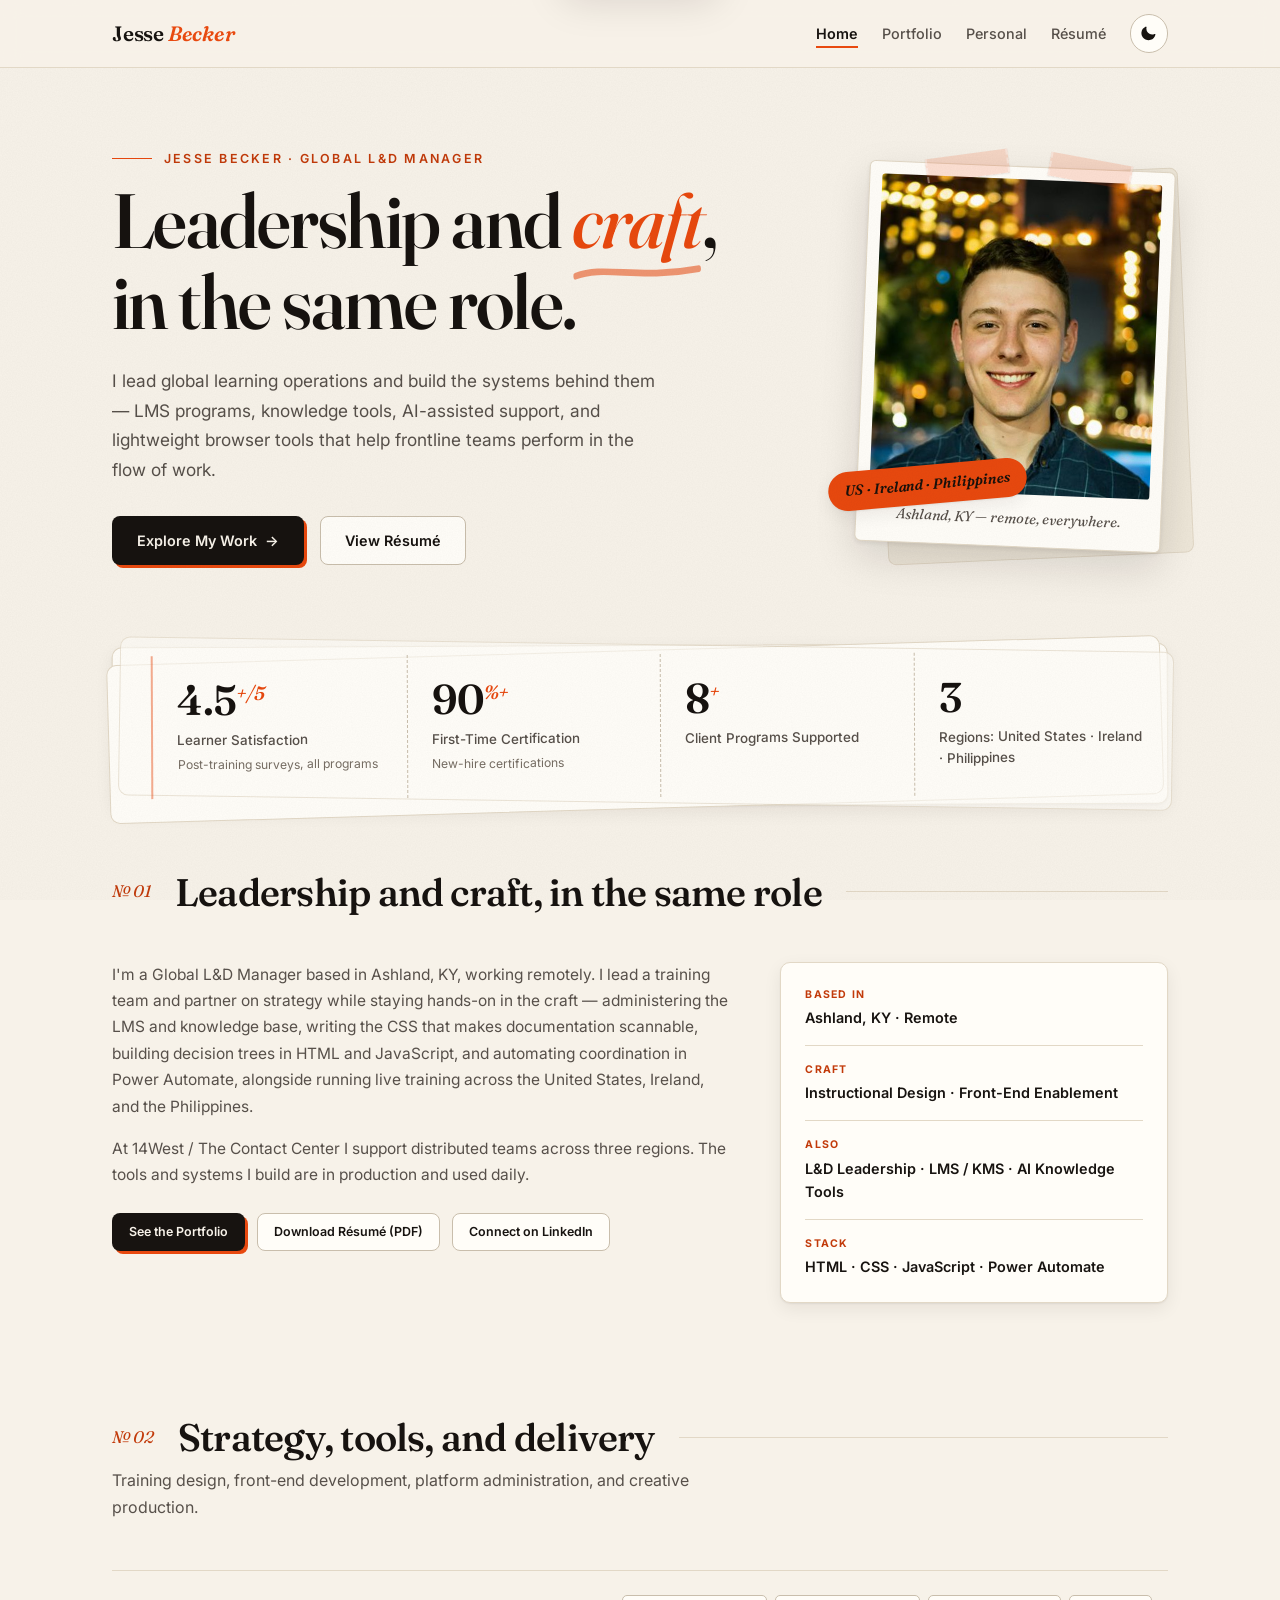
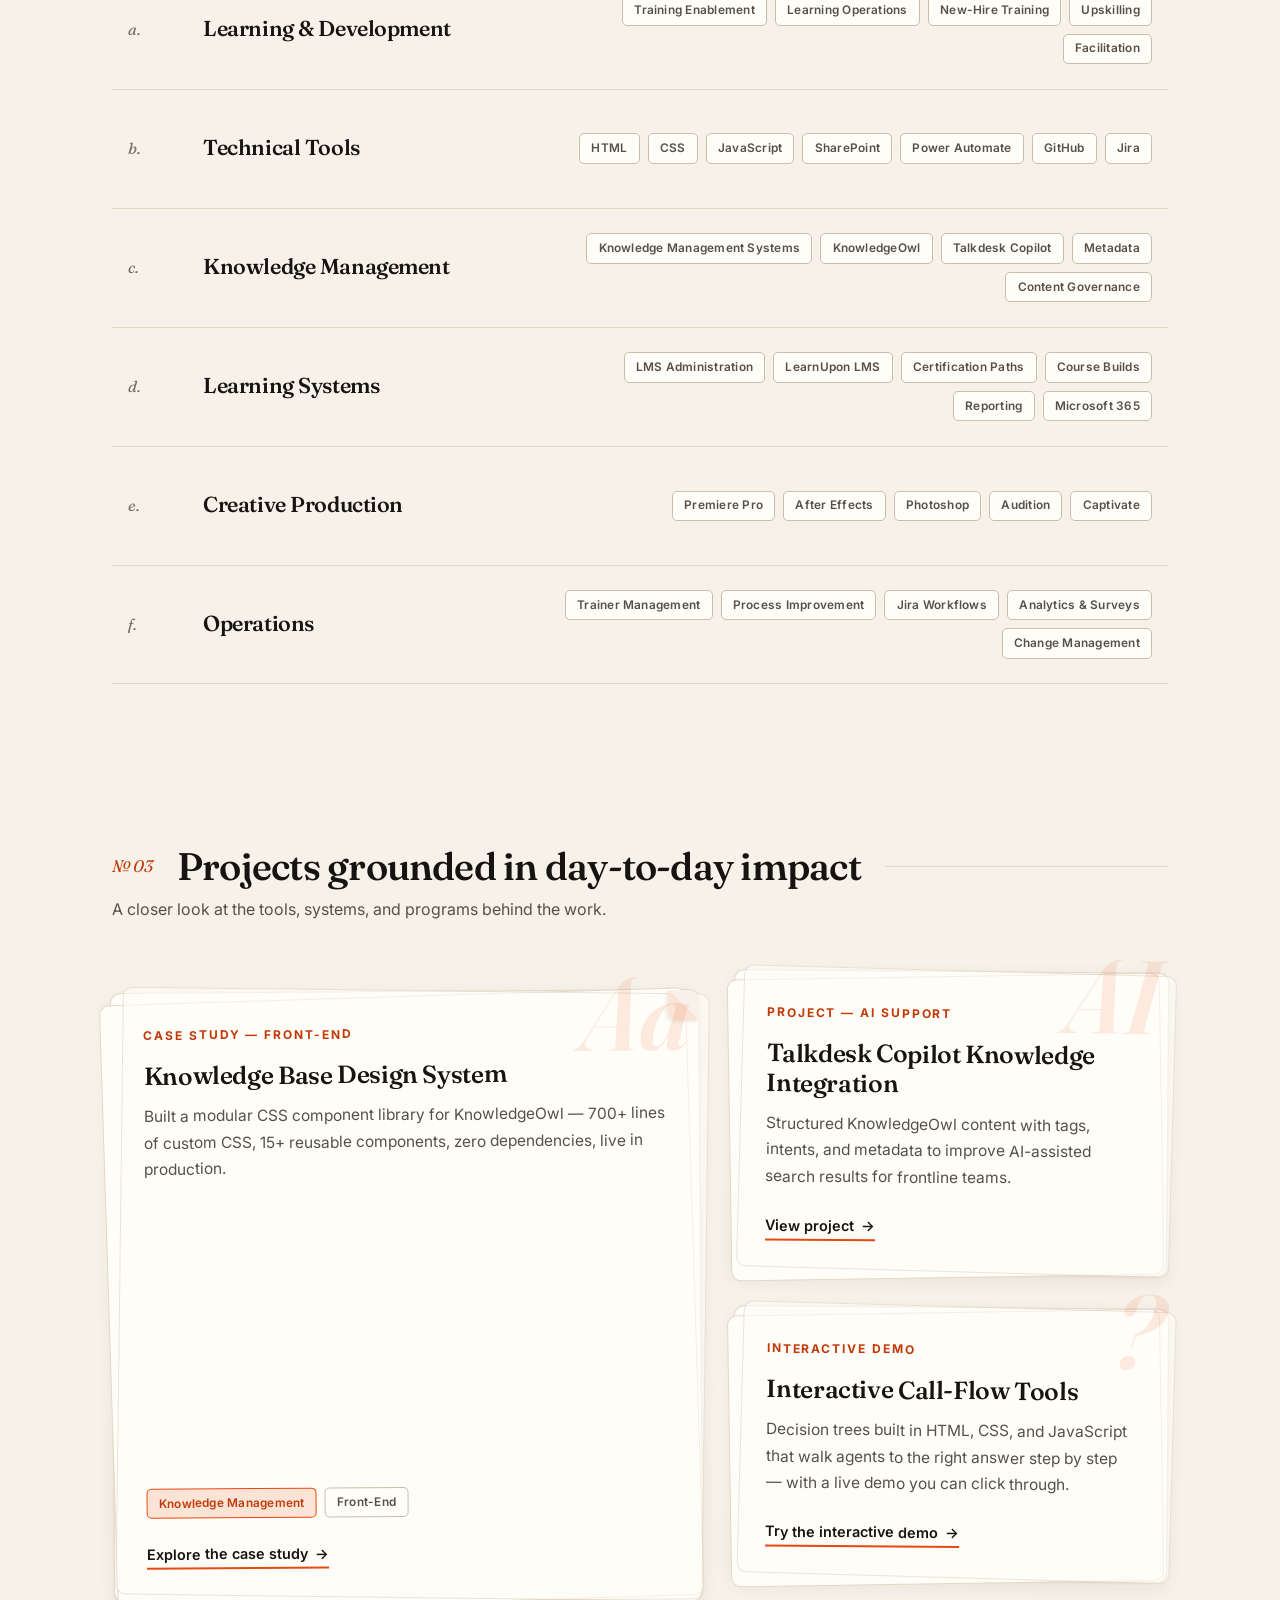
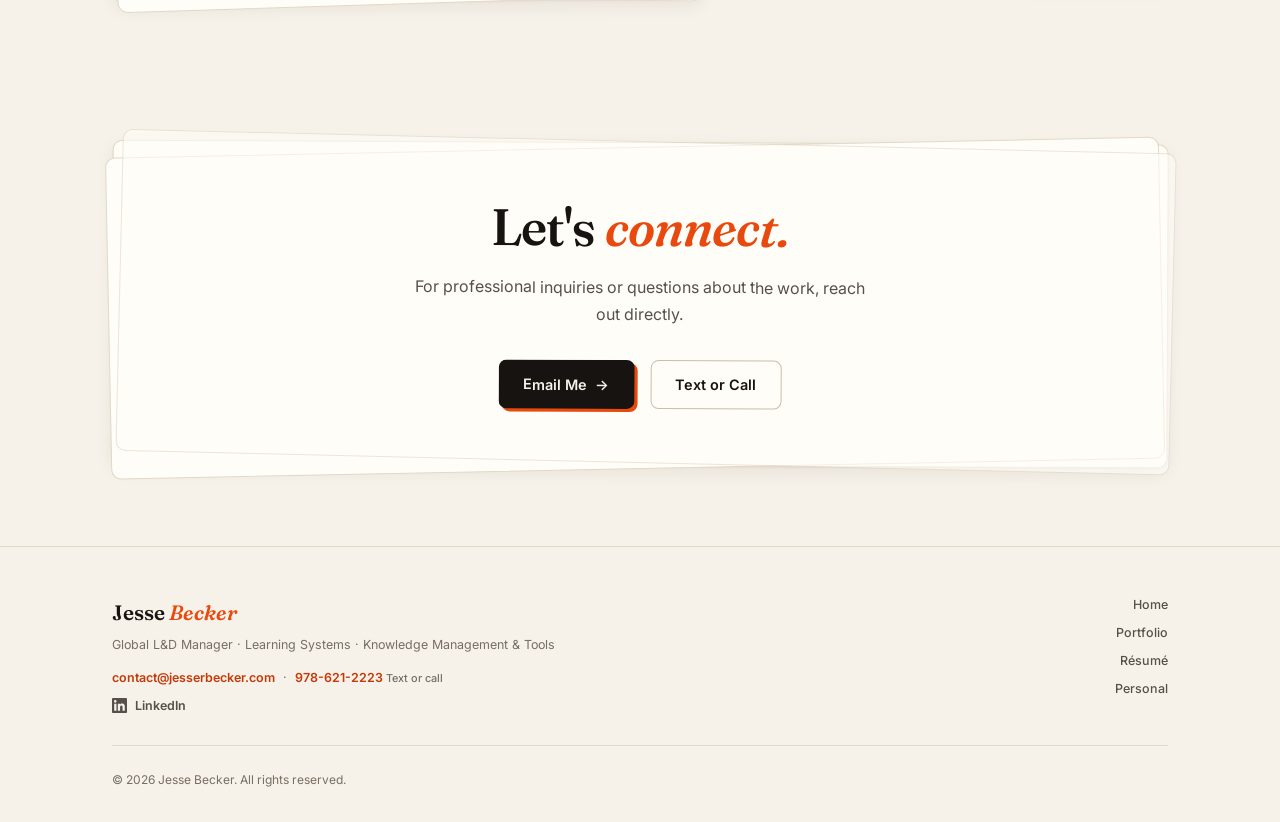
==== commit fbb14881: "Fix the stats panel notebook rule showing as a stray tick The margin rule was drawn as a background " ====
--- a/index.html
+++ b/index.html
@@ -30,12 +30,12 @@
   <link rel="preconnect" href="https://fonts.gstatic.com" crossorigin>
   <link href="https://fonts.googleapis.com/css2?family=Fraunces:ital,opsz,wght@0,9..144,400..700;1,9..144,400..700&amp;family=Inter:wght@400..700&amp;display=swap" rel="stylesheet">
 
-  <link rel="stylesheet" href="css/tokens.css?v=20260802-5">
-  <link rel="stylesheet" href="css/base.css?v=20260802-5">
-  <link rel="stylesheet" href="css/components.css?v=20260802-5">
-  <link rel="stylesheet" href="css/layout.css?v=20260802-5">
-  <link rel="stylesheet" href="css/pages.css?v=20260802-5">
-  <link rel="stylesheet" href="css/print.css?v=20260802-5" media="print">
+  <link rel="stylesheet" href="css/tokens.css?v=20260802-7">
+  <link rel="stylesheet" href="css/base.css?v=20260802-7">
+  <link rel="stylesheet" href="css/components.css?v=20260802-7">
+  <link rel="stylesheet" href="css/layout.css?v=20260802-7">
+  <link rel="stylesheet" href="css/pages.css?v=20260802-7">
+  <link rel="stylesheet" href="css/print.css?v=20260802-7" media="print">
   <link rel="icon" href="favicon.svg" type="image/svg+xml">
   <script type="application/ld+json">
   {
@@ -325,7 +325,7 @@
     </div>
   </footer>
 
-  <script src="site.js?v=20260802-5"></script>
+  <script src="site.js?v=20260802-7"></script>
   <script>
     initReveal({
       singles: ['.section-head', '.section-subtitle'],
--- a/css/components.css
+++ b/css/components.css
@@ -123,6 +123,66 @@
 .btn:hover .arrow { transform: translateX(4px); }
 
 /* ==========================================================
+   Back to top
+   Injected by site.js rather than sitting in all eight pages,
+   since it is a JavaScript-only affordance anyway.
+
+   Sits above the grain overlay (z 90) but below the navbar
+   (z 100) and the lightbox (z 300), so an open dialog covers it.
+   Hidden state uses visibility, not just opacity, so the button
+   leaves the tab order when it is off screen.
+   ========================================================== */
+
+/* Glass rather than the hard offset shadow the buttons use: this
+   floats over the content instead of sitting in the layout, so it
+   should read as part of the chrome, like the navbar. */
+.to-top {
+  position: fixed;
+  right: var(--sp-5);
+  bottom: var(--sp-5);
+  z-index: 95;
+  display: grid;
+  place-items: center;
+  width: 2.9rem;
+  height: 2.9rem;
+  border: 1px solid var(--hairline);
+  border-radius: var(--r-md);
+  background: color-mix(in srgb, var(--surface) 62%, transparent);
+  backdrop-filter: blur(12px) saturate(1.3);
+  -webkit-backdrop-filter: blur(12px) saturate(1.3);
+  color: var(--ink-soft);
+  box-shadow: var(--shadow-sheet);
+  opacity: 0;
+  visibility: hidden;
+  transform: translateY(10px);
+  transition: opacity var(--dur-mid) var(--ease-out),
+              transform var(--dur-mid) var(--ease-spring),
+              visibility var(--dur-mid),
+              box-shadow var(--dur-mid) var(--ease-out),
+              background var(--dur-fast) var(--ease-out),
+              border-color var(--dur-fast) var(--ease-out),
+              color var(--dur-fast) var(--ease-out);
+}
+
+.to-top.is-visible { opacity: 1; visibility: visible; transform: none; }
+
+.to-top:hover {
+  transform: translateY(-2px);
+  background: color-mix(in srgb, var(--surface) 88%, transparent);
+  border-color: var(--accent);
+  color: var(--accent-deep);
+  box-shadow: var(--shadow-lift);
+}
+
+.to-top:active { transform: translateY(0); box-shadow: var(--shadow-sheet); }
+
+.to-top svg { width: 1.05rem; height: 1.05rem; fill: currentColor; }
+
+@media (max-width: 480px) {
+  .to-top { right: var(--sp-4); bottom: var(--sp-4); width: 2.6rem; height: 2.6rem; }
+}
+
+/* ==========================================================
    Chips, tags, badges
    Rectangles, not pills - shape stays available for emphasis.
    ========================================================== */
@@ -247,6 +307,14 @@
   box-shadow: var(--shadow-sheet);
 }
 
+/* Separators are drawn as each row's own border-top, so the rule
+   sitting against a hovered row's bottom edge belongs to the row
+   below it. Both that one and the hovered row's own top rule have
+   to go, or they cut straight across the rounded corners. */
+.ledger-row:hover,
+.ledger-row:hover + .ledger-row { border-top-color: transparent; }
+.ledger-row:last-child:hover { border-bottom-color: transparent; }
+
 .ledger-idx {
   font-family: var(--font-display);
   font-style: italic;
--- a/css/pages.css
+++ b/css/pages.css
@@ -13,18 +13,23 @@
 .stats-bar { padding-top: var(--sp-4); }
 
 .stats-panel {
-  padding: var(--sp-2) 0 var(--sp-2) 3.4rem;
+  padding: var(--sp-2) 0;
   transform: rotate(-.25deg);
-  /* The red margin rule of a notebook page */
-  background-image: linear-gradient(
-    90deg,
-    transparent 0 2.4rem,
-    color-mix(in srgb, var(--accent) 45%, transparent) 2.4rem calc(2.4rem + 2px),
-    transparent calc(2.4rem + 2px)
-  );
-}
-
-.stats-grid { display: grid; grid-template-columns: repeat(4, 1fr); }
+}
+
+/* The margin rule of a notebook page.
+   It belongs to the grid, not the panel. .stack draws its offset
+   sheets as negative z-index pseudo-elements filling the whole
+   parent box, and those paint over the parent's own background -
+   a rule drawn there survives only as a sliver in the top corner
+   where the rotated sheets do not reach. In-flow content paints
+   above them, so the grid can carry it. */
+.stats-grid {
+  display: grid;
+  grid-template-columns: repeat(4, 1fr);
+  margin-left: 2.4rem;
+  border-left: 2px solid color-mix(in srgb, var(--accent) 45%, transparent);
+}
 
 .stat-item {
   padding: var(--sp-5);
@@ -53,14 +58,13 @@
 .stat-note { display: block; margin-top: var(--sp-1); font-size: .76rem; font-weight: 400; color: var(--ink-faint); }
 
 @media (max-width: 820px) {
-  .stats-panel { padding-left: 2.6rem; }
-  .stats-grid { grid-template-columns: repeat(2, 1fr); }
+  .stats-grid { grid-template-columns: repeat(2, 1fr); margin-left: 1.6rem; }
   .stat-item:nth-child(3) { border-left: none; }
   .stat-item:nth-child(n+3) { border-top: 1px dashed var(--hairline-strong); }
 }
 
 @media (max-width: 480px) {
-  .stats-grid { grid-template-columns: 1fr; }
+  .stats-grid { grid-template-columns: 1fr; margin-left: 1.2rem; }
   .stat-item { border-left: none; }
   .stat-item + .stat-item { border-top: 1px dashed var(--hairline-strong); }
 }
--- a/css/print.css
+++ b/css/print.css
@@ -53,6 +53,7 @@
   .navbar,
   .nav-links,
   .skip-link,
+  .to-top,
   .page-banner,
   .cta-section,
   .site-footer,
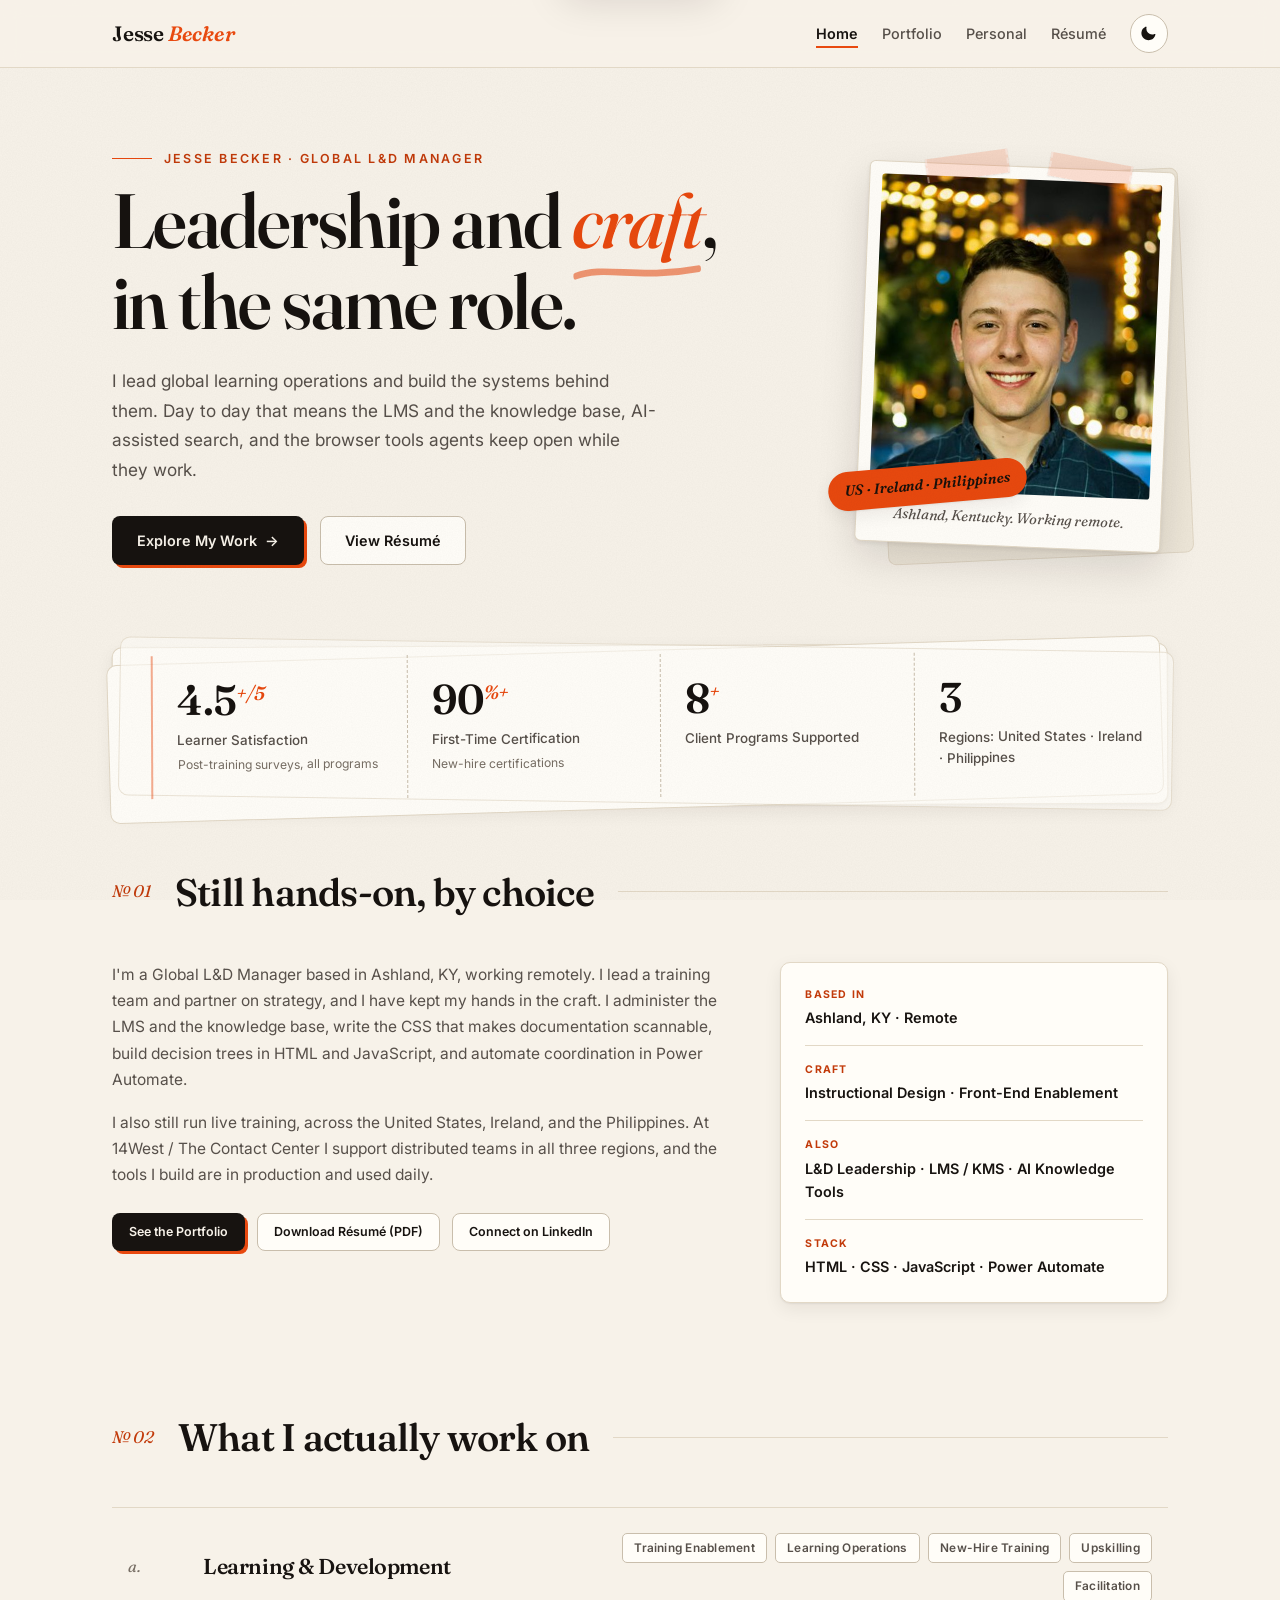
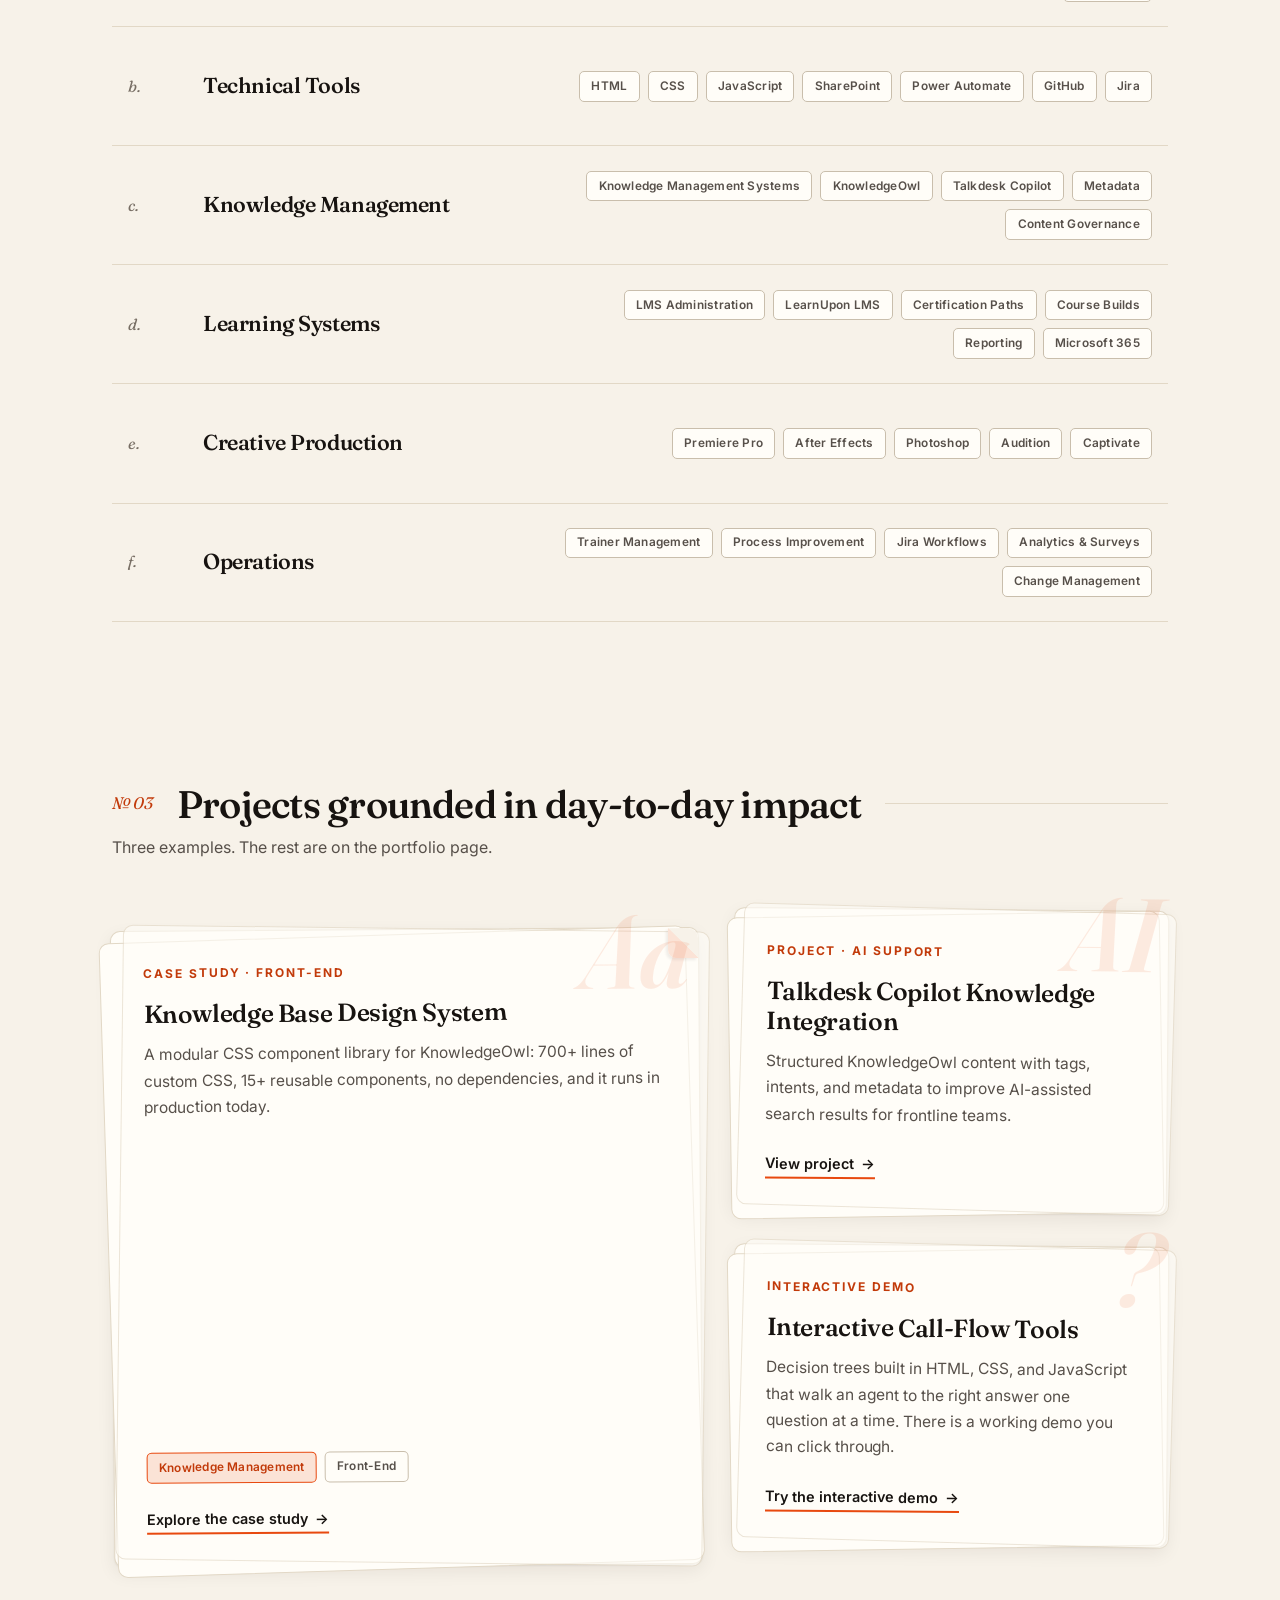
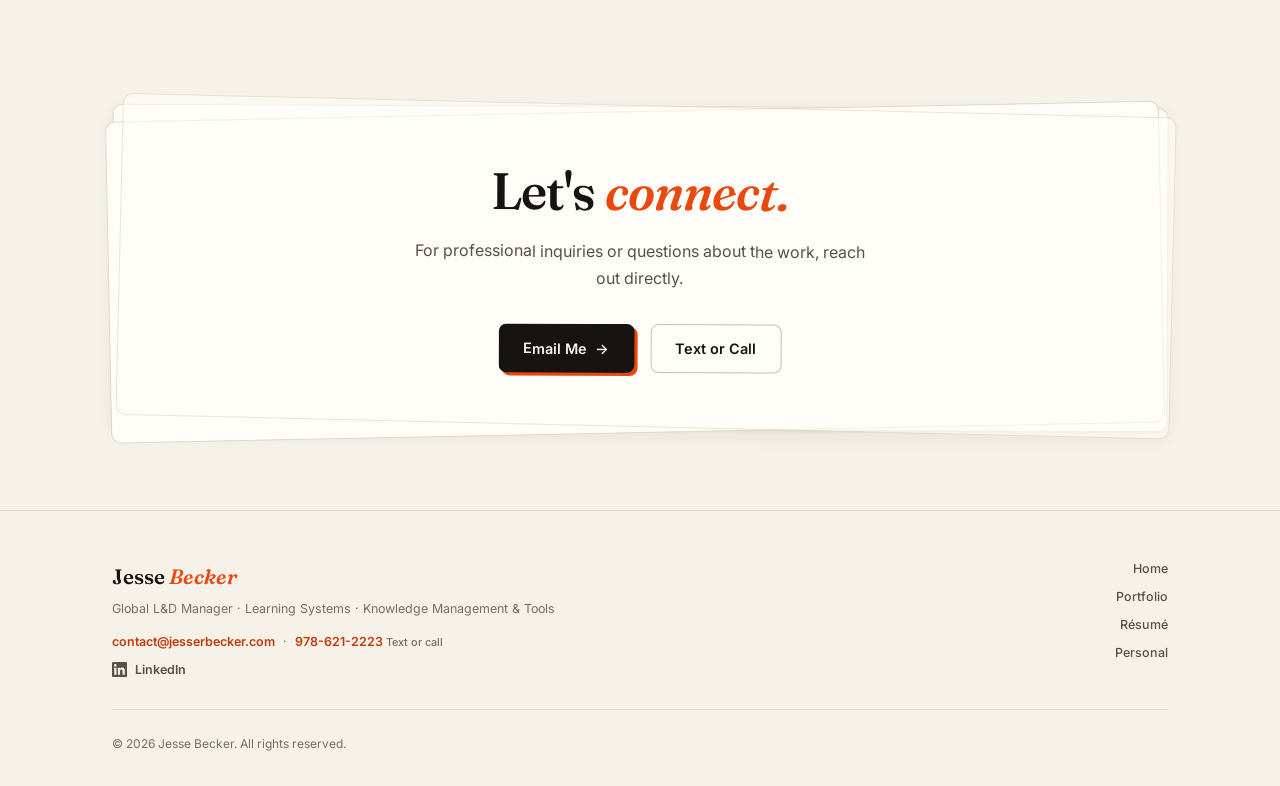
==== commit e8dc00a8: "Edit out AI writing tells in the page copy Ran the prose through a pattern check. Three things stood" ====
--- a/index.html
+++ b/index.html
@@ -30,12 +30,12 @@
   <link rel="preconnect" href="https://fonts.gstatic.com" crossorigin>
   <link href="https://fonts.googleapis.com/css2?family=Fraunces:ital,opsz,wght@0,9..144,400..700;1,9..144,400..700&amp;family=Inter:wght@400..700&amp;display=swap" rel="stylesheet">
 
-  <link rel="stylesheet" href="css/tokens.css?v=20260802-7">
-  <link rel="stylesheet" href="css/base.css?v=20260802-7">
-  <link rel="stylesheet" href="css/components.css?v=20260802-7">
-  <link rel="stylesheet" href="css/layout.css?v=20260802-7">
-  <link rel="stylesheet" href="css/pages.css?v=20260802-7">
-  <link rel="stylesheet" href="css/print.css?v=20260802-7" media="print">
+  <link rel="stylesheet" href="css/tokens.css?v=20260802-8">
+  <link rel="stylesheet" href="css/base.css?v=20260802-8">
+  <link rel="stylesheet" href="css/components.css?v=20260802-8">
+  <link rel="stylesheet" href="css/layout.css?v=20260802-8">
+  <link rel="stylesheet" href="css/pages.css?v=20260802-8">
+  <link rel="stylesheet" href="css/print.css?v=20260802-8" media="print">
   <link rel="icon" href="favicon.svg" type="image/svg+xml">
   <script type="application/ld+json">
   {
@@ -99,9 +99,9 @@
         <p class="section-label">Jesse Becker &middot; Global L&amp;D Manager</p>
         <h1>Leadership and <em>craft<svg viewBox="0 0 120 12" preserveAspectRatio="none" aria-hidden="true" focusable="false"><path d="M3 9 C 30 3, 60 11, 117 5"/></svg></em>, in the same role.</h1>
         <p class="hero-tagline">
-          I lead global learning operations and build the systems behind them &mdash; LMS programs,
-          knowledge tools, AI-assisted support, and lightweight browser tools that help frontline
-          teams perform in the flow of work.
+          I lead global learning operations and build the systems behind them. Day to day that
+          means the LMS and the knowledge base, AI-assisted search, and the browser tools agents
+          keep open while they work.
         </p>
         <div class="hero-actions">
           <a href="/portfolio#projects" class="btn btn-primary">Explore My Work <span class="arrow" aria-hidden="true">&rarr;</span></a>
@@ -115,7 +115,7 @@
           <span class="tape tape-right" aria-hidden="true"></span>
           <div class="photo" role="img" aria-label="Photo of Jesse Becker"
                style="background-image:url('images/headshot-avatar.jpg')"></div>
-          <p class="caption">Ashland, KY &mdash; remote, everywhere.</p>
+          <p class="caption">Ashland, Kentucky. Working remote.</p>
         </div>
         <span class="stamp">US &middot; Ireland &middot; Philippines</span>
       </div>
@@ -152,21 +152,21 @@
       <div class="container">
         <div class="section-head">
           <span class="section-num">&#8470; 01</span>
-          <h2 class="section-title">Leadership and craft, in the same role</h2>
+          <h2 class="section-title">Still hands-on, by choice</h2>
           <span class="section-rule" aria-hidden="true"></span>
         </div>
         <div class="snapshot">
           <div class="snapshot-main">
             <p>
               I'm a Global L&amp;D Manager based in Ashland, KY, working remotely. I lead a training
-              team and partner on strategy while staying hands-on in the craft &mdash; administering the LMS
-              and knowledge base, writing the CSS that makes documentation scannable, building decision
-              trees in HTML and JavaScript, and automating coordination in Power Automate, alongside
-              running live training across the United States, Ireland, and the Philippines.
+              team and partner on strategy, and I have kept my hands in the craft. I administer the
+              LMS and the knowledge base, write the CSS that makes documentation scannable, build
+              decision trees in HTML and JavaScript, and automate coordination in Power Automate.
             </p>
             <p>
-              At 14West / The Contact Center I support distributed teams across three regions. The
-              tools and systems I build are in production and used daily.
+              I also still run live training, across the United States, Ireland, and the Philippines.
+              At 14West / The Contact Center I support distributed teams in all three regions, and
+              the tools I build are in production and used daily.
             </p>
             <div class="snapshot-actions">
               <a href="/portfolio#projects" class="btn btn-primary btn-sm">See the Portfolio</a>
@@ -188,10 +188,9 @@
       <div class="container">
         <div class="section-head">
           <span class="section-num">&#8470; 02</span>
-          <h2 class="section-title">Strategy, tools, and delivery</h2>
+          <h2 class="section-title">What I actually work on</h2>
           <span class="section-rule" aria-hidden="true"></span>
         </div>
-        <p class="section-subtitle">Training design, front-end development, platform administration, and creative production.</p>
         <div class="ledger">
           <div class="ledger-row">
             <span class="ledger-idx" aria-hidden="true">a.</span>
@@ -253,14 +252,14 @@
           <h2 class="section-title">Projects grounded in day-to-day impact</h2>
           <span class="section-rule" aria-hidden="true"></span>
         </div>
-        <p class="section-subtitle">A closer look at the tools, systems, and programs behind the work.</p>
+        <p class="section-subtitle">Three examples. The rest are on the portfolio page.</p>
         <div class="work-grid work-grid--three">
           <article class="work-card work-card--lead sheet stack">
             <span class="fold" aria-hidden="true"></span>
             <span class="work-glyph" aria-hidden="true">Aa</span>
-            <p class="kicker">Case Study &mdash; Front-End</p>
+            <p class="kicker">Case Study &middot; Front-End</p>
             <h3>Knowledge Base Design System</h3>
-            <p>Built a modular CSS component library for KnowledgeOwl &mdash; 700+ lines of custom CSS, 15+ reusable components, zero dependencies, live in production.</p>
+            <p>A modular CSS component library for KnowledgeOwl: 700+ lines of custom CSS, 15+ reusable components, no dependencies, and it runs in production today.</p>
             <div class="tags">
               <span class="tag tag-accent">Knowledge Management</span><span class="tag">Front-End</span>
             </div>
@@ -268,7 +267,7 @@
           </article>
           <article class="work-card work-card--minor sheet stack">
             <span class="work-glyph" aria-hidden="true">AI</span>
-            <p class="kicker">Project &mdash; AI Support</p>
+            <p class="kicker">Project &middot; AI Support</p>
             <h3>Talkdesk Copilot Knowledge Integration</h3>
             <p>Structured KnowledgeOwl content with tags, intents, and metadata to improve AI-assisted search results for frontline teams.</p>
             <a href="/portfolio#copilot" class="card-link">View project <span class="arrow" aria-hidden="true">&rarr;</span></a>
@@ -277,7 +276,7 @@
             <span class="work-glyph" aria-hidden="true">?</span>
             <p class="kicker">Interactive Demo</p>
             <h3>Interactive Call-Flow Tools</h3>
-            <p>Decision trees built in HTML, CSS, and JavaScript that walk agents to the right answer step by step &mdash; with a live demo you can click through.</p>
+            <p>Decision trees built in HTML, CSS, and JavaScript that walk an agent to the right answer one question at a time. There is a working demo you can click through.</p>
             <a href="/case-study-callflows" class="card-link">Try the interactive demo <span class="arrow" aria-hidden="true">&rarr;</span></a>
           </article>
         </div>
@@ -325,7 +324,7 @@
     </div>
   </footer>
 
-  <script src="site.js?v=20260802-7"></script>
+  <script src="site.js?v=20260802-8"></script>
   <script>
     initReveal({
       singles: ['.section-head', '.section-subtitle'],
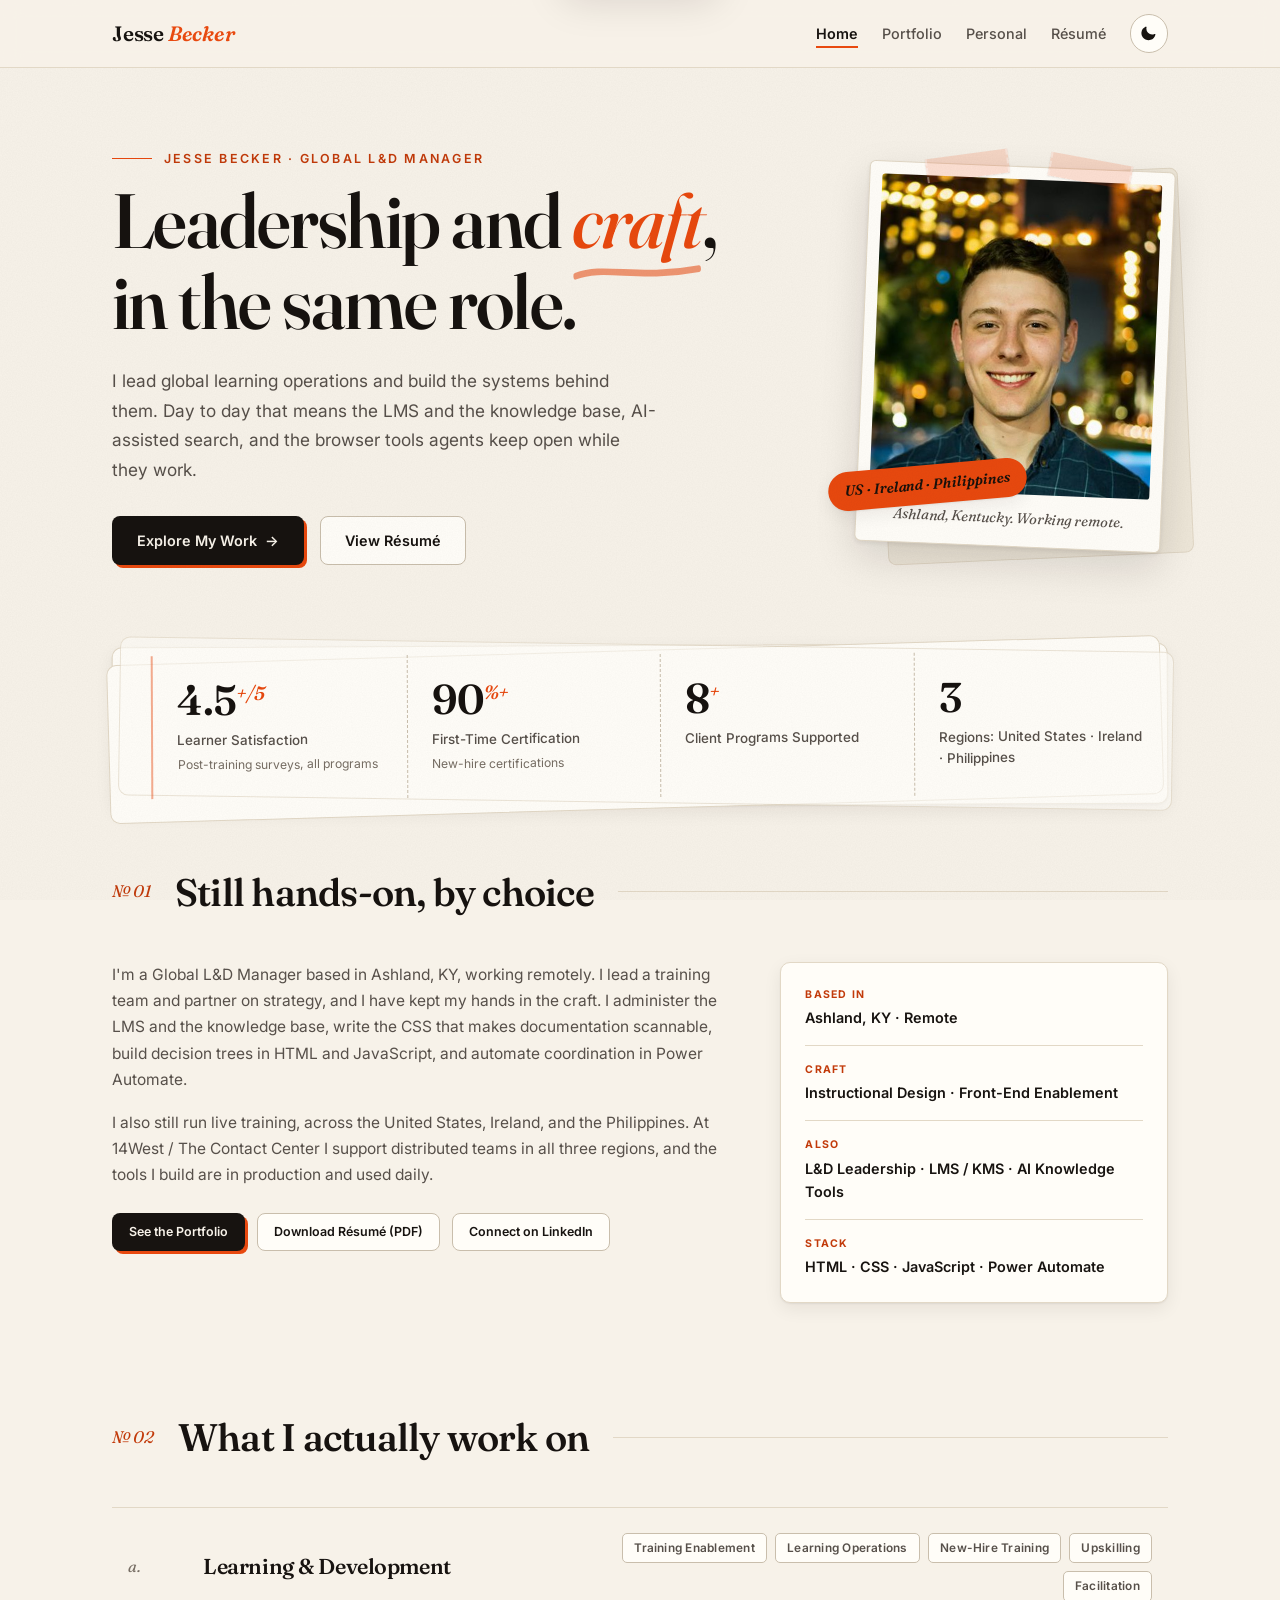
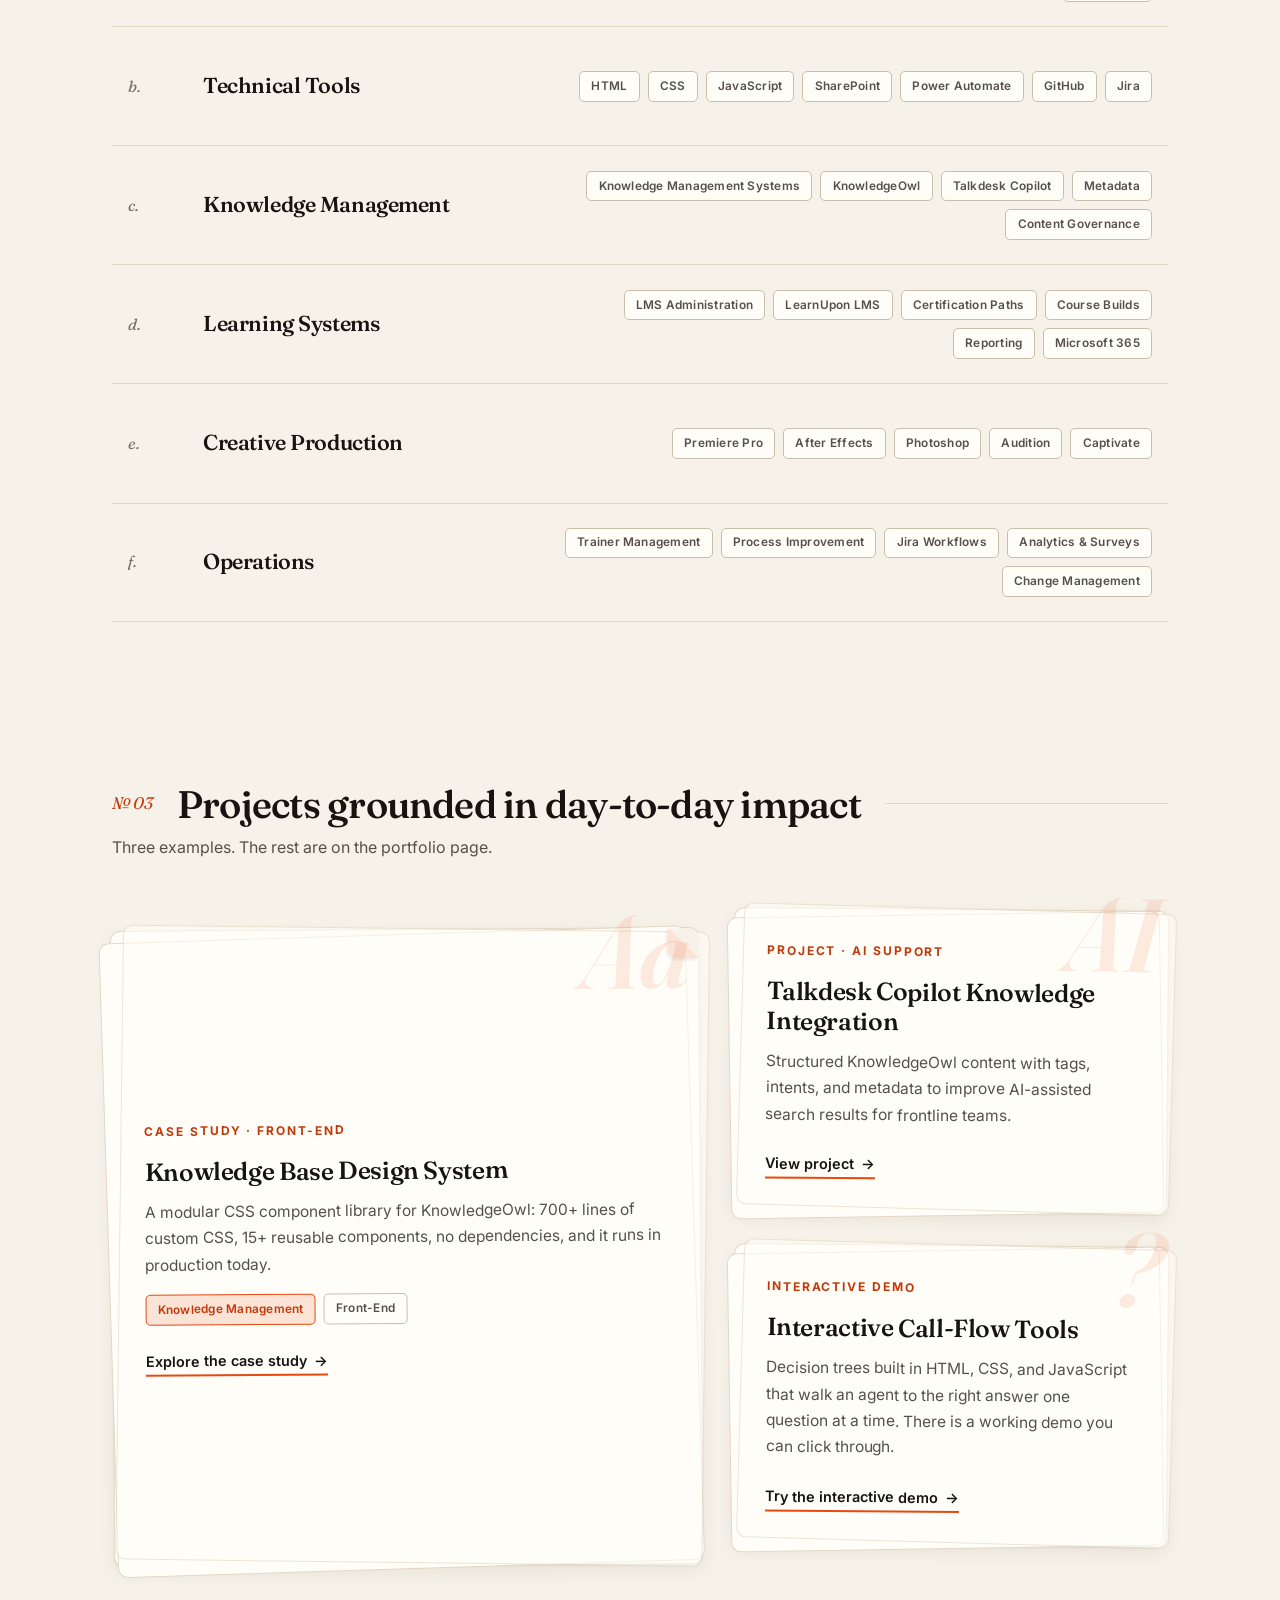
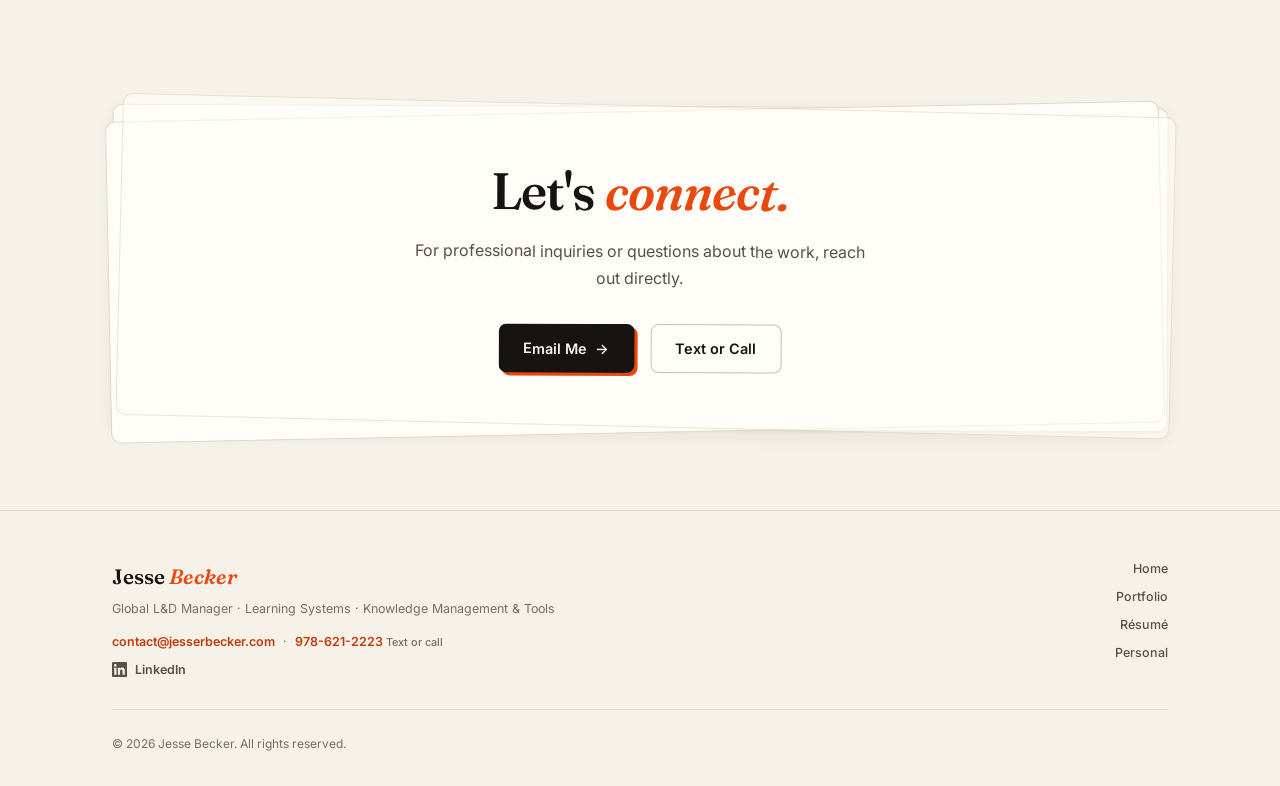
==== commit 3b437e5f: "Fix a missing stylesheet, a sideways photo, and layout gaps A visual pass over every page in both th" ====
--- a/index.html
+++ b/index.html
@@ -30,12 +30,12 @@
   <link rel="preconnect" href="https://fonts.gstatic.com" crossorigin>
   <link href="https://fonts.googleapis.com/css2?family=Fraunces:ital,opsz,wght@0,9..144,400..700;1,9..144,400..700&amp;family=Inter:wght@400..700&amp;display=swap" rel="stylesheet">
 
-  <link rel="stylesheet" href="css/tokens.css?v=20260802-8">
-  <link rel="stylesheet" href="css/base.css?v=20260802-8">
-  <link rel="stylesheet" href="css/components.css?v=20260802-8">
-  <link rel="stylesheet" href="css/layout.css?v=20260802-8">
-  <link rel="stylesheet" href="css/pages.css?v=20260802-8">
-  <link rel="stylesheet" href="css/print.css?v=20260802-8" media="print">
+  <link rel="stylesheet" href="css/tokens.css?v=20260803-2">
+  <link rel="stylesheet" href="css/base.css?v=20260803-2">
+  <link rel="stylesheet" href="css/components.css?v=20260803-2">
+  <link rel="stylesheet" href="css/layout.css?v=20260803-2">
+  <link rel="stylesheet" href="css/pages.css?v=20260803-2">
+  <link rel="stylesheet" href="css/print.css?v=20260803-2" media="print">
   <link rel="icon" href="favicon.svg" type="image/svg+xml">
   <script type="application/ld+json">
   {
@@ -324,7 +324,7 @@
     </div>
   </footer>
 
-  <script src="site.js?v=20260802-8"></script>
+  <script src="site.js?v=20260803-2"></script>
   <script>
     initReveal({
       singles: ['.section-head', '.section-subtitle'],
--- a/css/tokens.css
+++ b/css/tokens.css
@@ -43,6 +43,20 @@
   /* -- Grain overlay --------------------------------------- */
   --grain-opacity: .05;
   --grain-invert:  0;
+
+  /* -- Printed-object surfaces ----------------------------- */
+  /* The polaroid is a physical white-framed print, not a panel, so
+     it keeps its paper colour in both themes rather than turning
+     into a dark card. Its caption ink is paired to it. */
+  --polaroid-bg:  var(--surface);
+  --polaroid-ink: var(--ink-soft);
+
+  /* -- Decorative ghost marks ------------------------------ */
+  /* Multiplier for the oversized watermark glyphs and phase
+     numerals. A fixed opacity that whispers on cream shouts on
+     near-black, because the jump from dark paper to vermilion is
+     a much larger step than from light paper. */
+  --ghost-damp: 1;
 
   /* -- Spacing scale --------------------------------------- */
   --sp-1:  .25rem;
@@ -115,4 +129,11 @@
 
   --grain-opacity: .07;
   --grain-invert:  1;
+
+  /* Warm paper stock rather than pure white, so the print reads as
+     an object in the dark hero instead of a lit panel. */
+  --polaroid-bg:  #ECE4D6;
+  --polaroid-ink: #6B6259;
+
+  --ghost-damp: .55;
 }
--- a/css/components.css
+++ b/css/components.css
@@ -340,6 +340,15 @@
 
 .ledger-row:hover .tag { border-color: var(--accent); color: var(--ink); }
 
+/* These tags are the only thing on the site that runs hard against the
+   container's right edge, so they are the only thing the fixed .to-top
+   button can cover. Once the viewport is narrow enough for the button to
+   reach into the container, keep a lane clear for it. Above that width
+   the container's own margin is already wider than the button. */
+@media (max-width: 1224px) {
+  .ledger-tags { padding-right: 3.5rem; }
+}
+
 @media (max-width: 820px) {
   .ledger-row { grid-template-columns: 2rem 1fr; }
   .ledger-tags { grid-column: 2; justify-content: flex-start; }
@@ -389,6 +398,14 @@
    or the lead card's title floats away from it. */
 .work-card > p:not(.kicker) { flex: 1; font-size: .97rem; color: var(--ink-soft); }
 .work-card .kicker { flex: 0 0 auto; margin-bottom: var(--sp-4); }
+
+/* The lead card spans both rows, so it is taller than its content no
+   matter what it says. Letting the body copy swallow all that slack
+   opened a visible hole between the paragraph and the tags; centring
+   the block spreads the same space above and below instead, which
+   reads as a generous featured card rather than an unfinished one. */
+.work-card--lead { justify-content: center; }
+.work-card--lead > p:not(.kicker) { flex: 0 1 auto; }
 
 /* Oversized display glyph, low opacity, bleeding off the corner */
 .work-glyph {
@@ -401,7 +418,7 @@
   font-size: 6.5rem;
   line-height: 1;
   color: var(--accent);
-  opacity: .1;
+  opacity: calc(.1 * var(--ghost-damp));
   pointer-events: none;
   user-select: none;
 }
--- a/css/layout.css
+++ b/css/layout.css
@@ -225,6 +225,14 @@
 
 .hero-actions { display: flex; flex-wrap: wrap; gap: var(--sp-4); }
 
+/* Once the pair stacks, two buttons sized to their own labels look
+   like a mistake rather than a hierarchy. Matching their width reads
+   as a deliberate pair. */
+@media (max-width: 520px) {
+  .hero-actions { flex-direction: column; align-items: stretch; }
+  .hero-actions .btn { width: 100%; justify-content: center; }
+}
+
 /* -- Taped portrait ---------------------------------------- */
 
 .hero-portrait { position: relative; justify-self: end; }
@@ -244,7 +252,7 @@
   position: relative;
   z-index: 2;
   padding: var(--sp-3) var(--sp-3) var(--sp-4);
-  background: var(--surface);
+  background: var(--polaroid-bg);
   border: 1px solid var(--hairline);
   border-radius: 6px;
   box-shadow: var(--shadow-lift);
@@ -269,7 +277,7 @@
   font-style: italic;
   font-size: var(--fs-sm);
   text-align: center;
-  color: var(--ink-soft);
+  color: var(--polaroid-ink);
 }
 
 .hero-portrait .tape { top: -.7rem; left: 18%; transform: rotate(-10deg); }
--- a/css/pages.css
+++ b/css/pages.css
@@ -224,6 +224,11 @@
   background: var(--surface-sunken);
 }
 
+/* On cream the sunken fill alone reads as recessed. On near-black the
+   same step is almost invisible, so the panel edge carries the nesting
+   instead. */
+[data-theme="dark"] .project-meta { border-color: var(--hairline-strong); }
+
 .project-meta > div { min-width: 0; }
 
 .meta-label {
@@ -323,6 +328,13 @@
   gap: var(--sp-4);
   margin-bottom: var(--sp-4);
 }
+
+/* A long enough role title used to push the date block onto its own
+   line, so one entry showed the date beside the title and the next
+   showed it underneath. Let the title wrap inside its own column
+   instead and every entry keeps the same shape. */
+.experience-card-header > :first-child { flex: 1 1 12rem; min-width: 0; }
+.experience-card-header > .experience-meta { flex: 0 0 auto; }
 
 .experience-role { font-size: 1.15rem; margin-bottom: .2rem; }
 
@@ -375,9 +387,27 @@
   background: var(--accent);
 }
 
-.resume-sidebar { display: flex; flex-direction: column; gap: var(--sp-5); }
-
-.sidebar-card { padding: var(--sp-5); }
+/* The tag row is a separate register from the bullets above it and
+   needs room to read that way. Screen only - print.css hides these,
+   so the PDF is unaffected. */
+.experience-card .tags { margin-top: var(--sp-5); }
+
+/* The experience column is far taller than the sidebar, so the rail
+   used to stop a third of the way down and leave a dead column beside
+   the rest of the page. Stretching the rail and dropping the CTA to its
+   foot closes that: the card lands level with the end of the experience
+   list, where the reader actually finishes reading. */
+.resume-sidebar {
+  display: flex;
+  flex-direction: column;
+  gap: var(--sp-5);
+  align-self: stretch;
+}
+
+/* Matches .resume-summary and .experience-card. At --sp-5 the rail's
+   first heading sat 8px higher than "Professional Summary" beside it,
+   which read as a misalignment between two cards that start level. */
+.sidebar-card { padding: var(--sp-6); }
 
 .sidebar-card h3 {
   display: flex;
@@ -434,7 +464,7 @@
 .cert-org { font-size: .72rem; color: var(--ink-faint); }
 
 /* Closing sidebar card - hidden in print, so it can be louder on screen */
-.resume-sidebar-cta { text-align: center; }
+.resume-sidebar-cta { margin-top: auto; text-align: center; }
 .resume-sidebar-cta h3 { display: block; margin-bottom: var(--sp-2); }
 .resume-sidebar-cta p { margin-bottom: var(--sp-4); font-size: var(--fs-xs); }
 .resume-sidebar-cta .btn { width: 100%; justify-content: center; }
--- a/css/print.css
+++ b/css/print.css
@@ -36,6 +36,11 @@
 
     --grain-opacity: 0;
     --grain-invert:  0;
+
+    --polaroid-bg:  #FFFFFF;
+    --polaroid-ink: #45403A;
+
+    --ghost-damp: 1;
   }
 
   @page { size: Letter; margin: .42in .48in; }
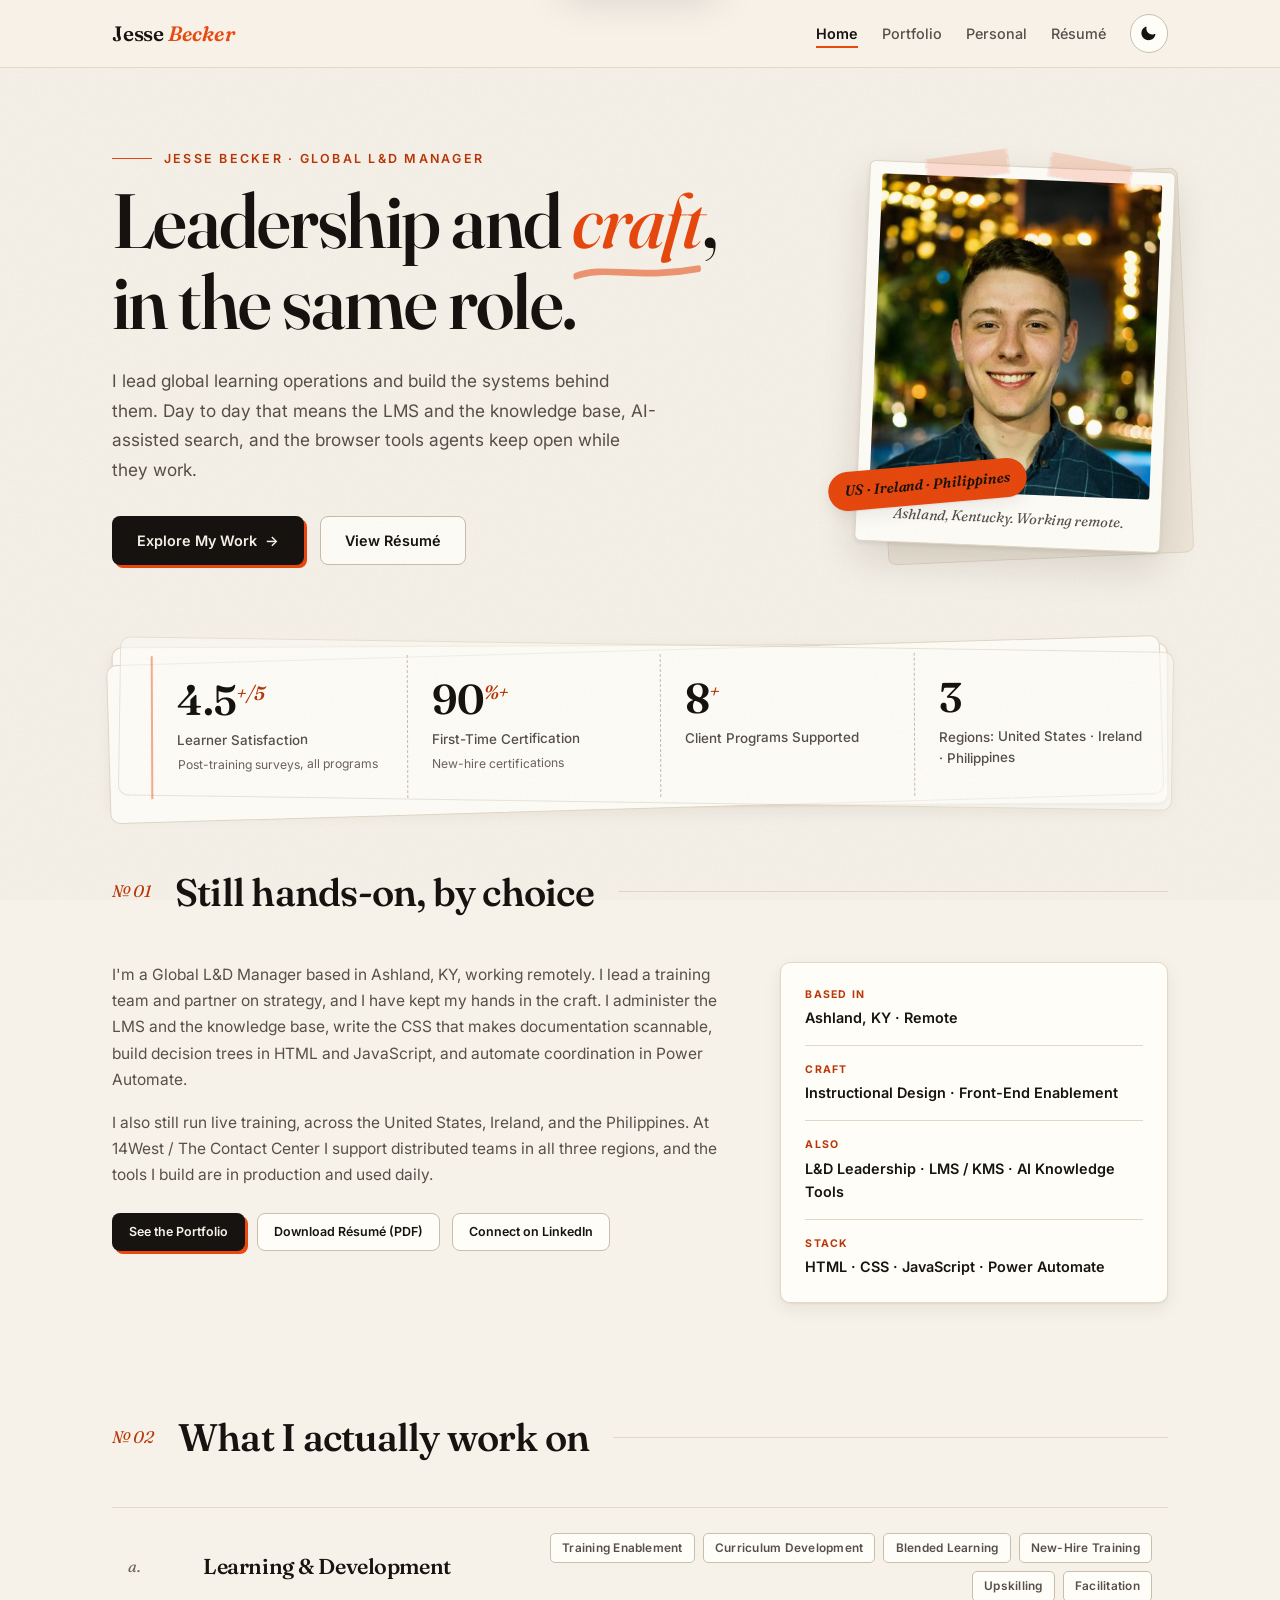
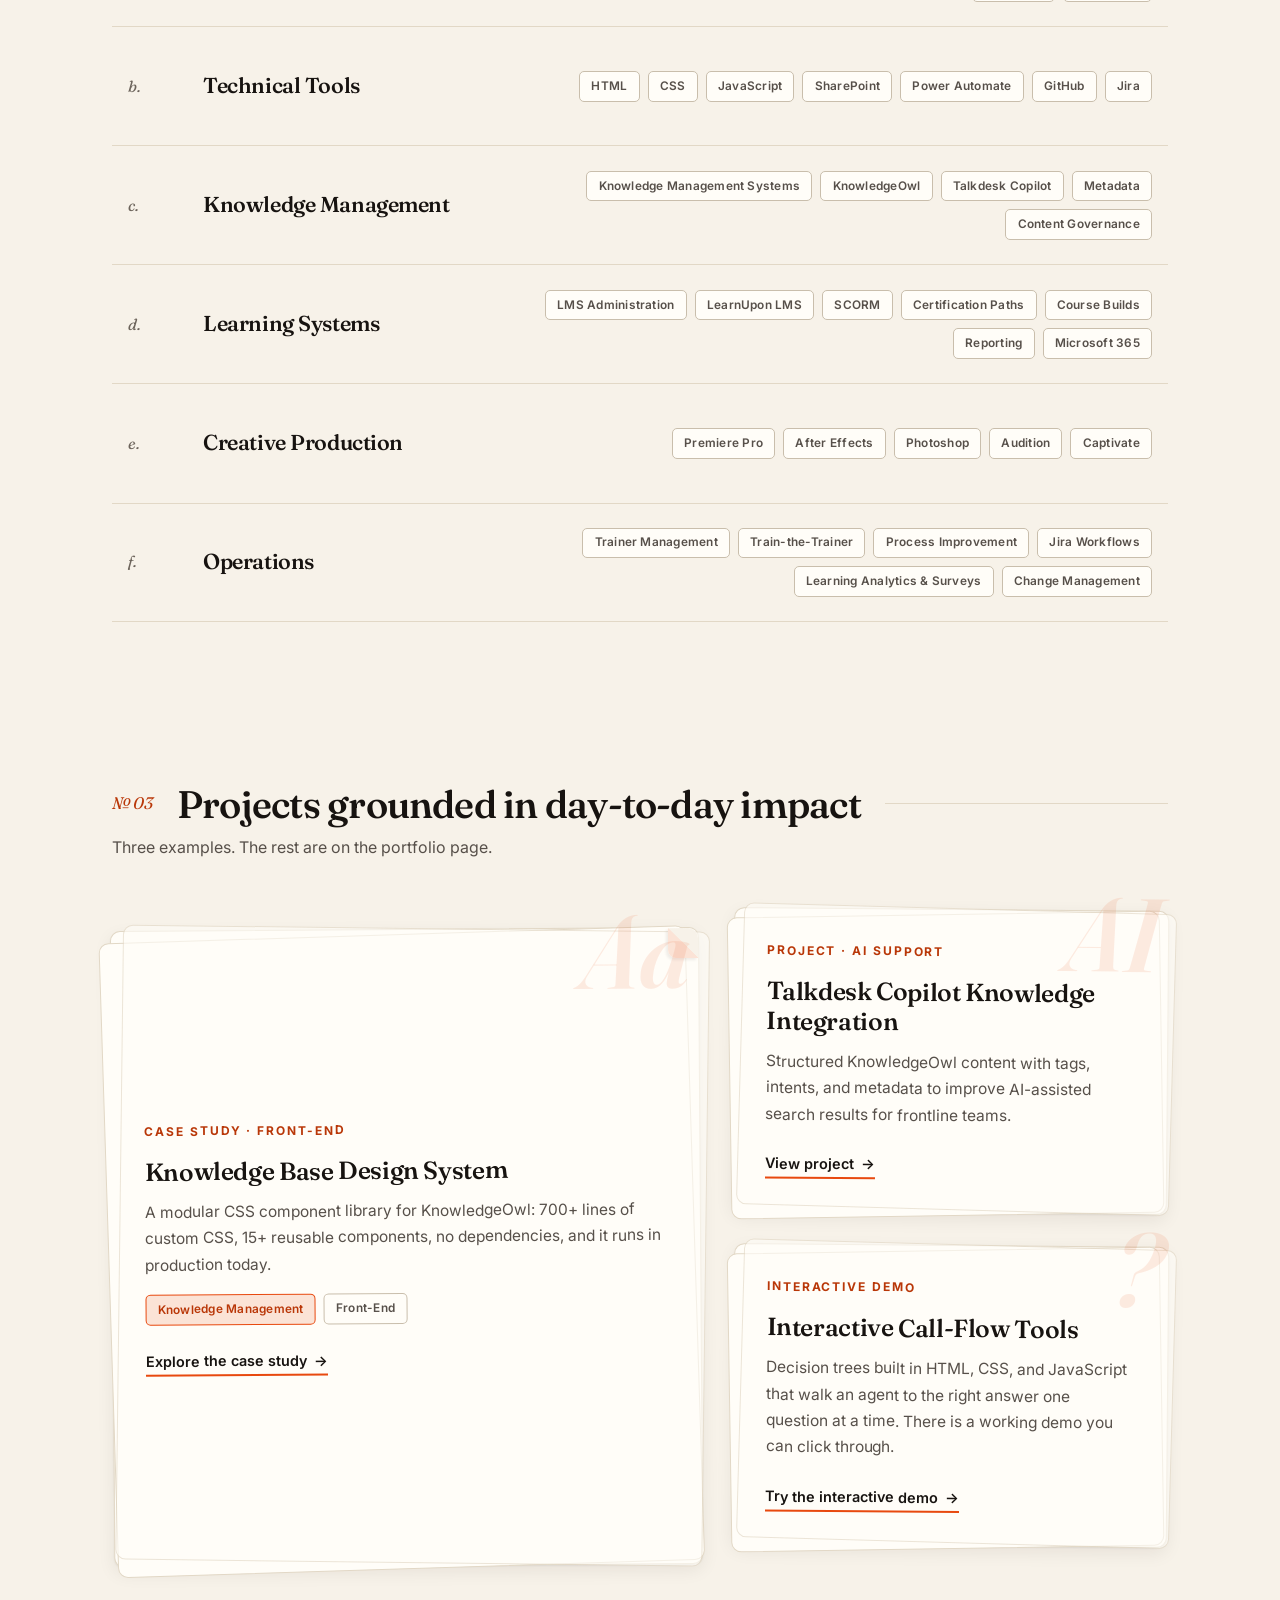
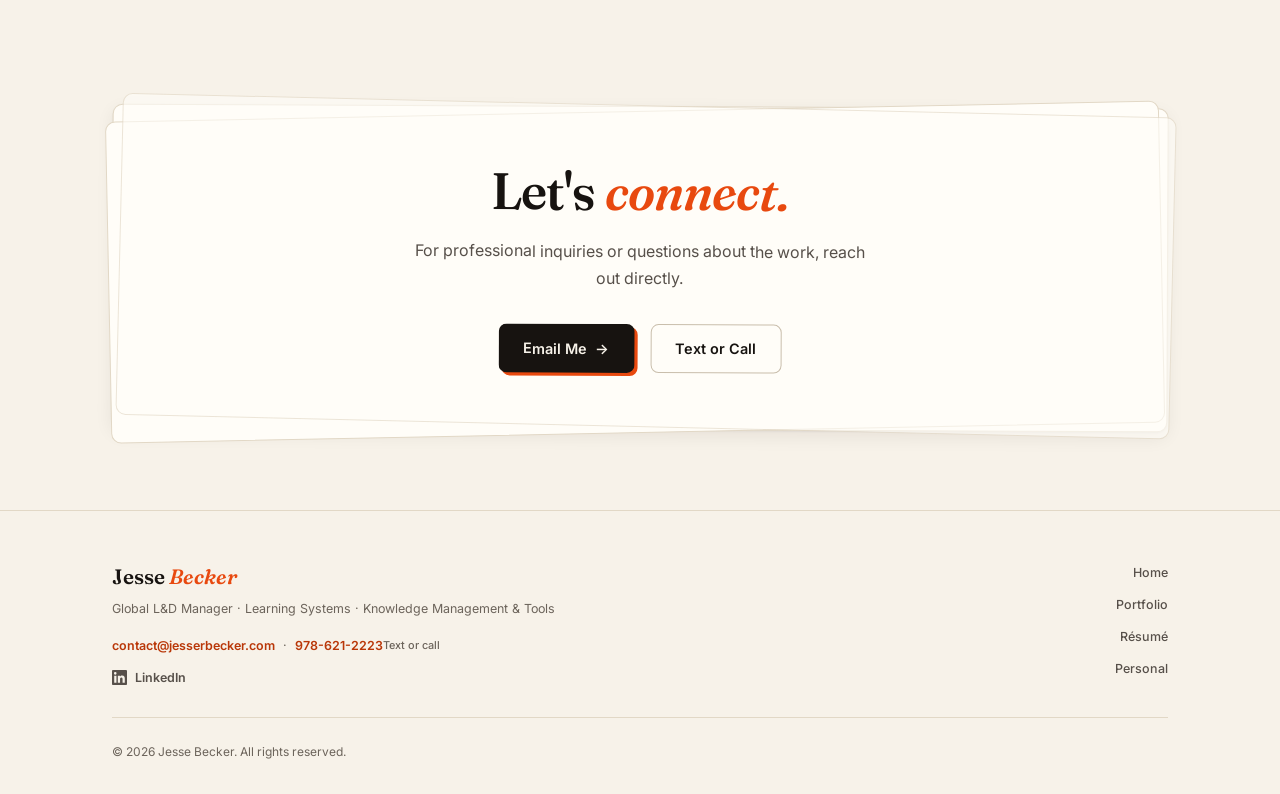
==== commit 28c78fb9: "Clear light-theme contrast, add ID keywords, and fix the printed resume - Darken --ink-faint and --a" ====
--- a/index.html
+++ b/index.html
@@ -4,8 +4,8 @@
   <meta charset="UTF-8">
   <meta name="viewport" content="width=device-width, initial-scale=1.0">
   <title>Jesse Becker | Global L&amp;D Manager</title>
-  <meta name="description" content="Jesse Becker is a Global L&amp;D Manager specializing in learning operations, training enablement, LMS administration, knowledge management systems (KMS), and practical performance support.">
-  <meta name="keywords" content="Learning and Development Manager, L&amp;D Manager, Training Operations, Knowledge Management, LMS Administration, KMS Administration, Instructional Design, Enablement, Learning Systems, Performance Support, AI-assisted knowledge tools, KnowledgeOwl, LearnUpon, Talkdesk Copilot, HTML, CSS, JavaScript">
+  <meta name="description" content="Jesse Becker is a Global L&amp;D Manager specializing in instructional design (ADDIE), learning operations, blended learning, LMS administration and SCORM, knowledge management systems (KMS), and practical performance support.">
+  <meta name="keywords" content="Learning and Development Manager, L&amp;D Manager, Training Operations, Knowledge Management, LMS Administration, KMS Administration, Instructional Design, ADDIE, SCORM, Blended Learning, vILT, Curriculum Development, Train-the-Trainer, Microlearning, Talent Development, Kirkpatrick, Enablement, Learning Systems, Performance Support, AI-assisted knowledge tools, KnowledgeOwl, LearnUpon, Talkdesk Copilot, HTML, CSS, JavaScript">
   <meta name="robots" content="index, follow">
   <link rel="canonical" href="https://jesserbecker.com/">
   <meta property="og:type" content="website">
@@ -30,12 +30,12 @@
   <link rel="preconnect" href="https://fonts.gstatic.com" crossorigin>
   <link href="https://fonts.googleapis.com/css2?family=Fraunces:ital,opsz,wght@0,9..144,400..700;1,9..144,400..700&amp;family=Inter:wght@400..700&amp;display=swap" rel="stylesheet">
 
-  <link rel="stylesheet" href="css/tokens.css?v=20260803-2">
-  <link rel="stylesheet" href="css/base.css?v=20260803-2">
-  <link rel="stylesheet" href="css/components.css?v=20260803-2">
-  <link rel="stylesheet" href="css/layout.css?v=20260803-2">
-  <link rel="stylesheet" href="css/pages.css?v=20260803-2">
-  <link rel="stylesheet" href="css/print.css?v=20260803-2" media="print">
+  <link rel="stylesheet" href="css/tokens.css?v=20260806-3">
+  <link rel="stylesheet" href="css/base.css?v=20260806-3">
+  <link rel="stylesheet" href="css/components.css?v=20260806-3">
+  <link rel="stylesheet" href="css/layout.css?v=20260806-3">
+  <link rel="stylesheet" href="css/pages.css?v=20260806-3">
+  <link rel="stylesheet" href="css/print.css?v=20260806-3" media="print">
   <link rel="icon" href="favicon.svg" type="image/svg+xml">
   <script type="application/ld+json">
   {
@@ -47,7 +47,7 @@
     "email": "mailto:contact@jesserbecker.com",
     "telephone": "+1-978-621-2223",
     "jobTitle": "Global Learning and Development Manager",
-    "description": "Learning and Development Manager specializing in training operations, enablement, LMS administration, KMS administration, instructional design, learning systems, performance support, and AI-assisted knowledge tools.",
+    "description": "Learning and Development Manager specializing in training operations, enablement, LMS administration, KMS administration, instructional design (ADDIE), blended learning, learning systems, performance support, and AI-assisted knowledge tools.",
     "knowsAbout": [
       "Learning and Development Management",
       "Training Operations",
@@ -55,6 +55,18 @@
       "LMS Administration",
       "KMS Administration",
       "Instructional Design",
+      "ADDIE",
+      "Needs Analysis",
+      "Curriculum Development",
+      "Blended Learning",
+      "Virtual Instructor-Led Training (vILT)",
+      "Microlearning",
+      "SCORM",
+      "Train-the-Trainer",
+      "Talent Development",
+      "Kirkpatrick Training Evaluation",
+      "Stakeholder Management",
+      "Learning Analytics",
       "Enablement",
       "Learning Systems",
       "Performance Support",
@@ -62,6 +74,7 @@
       "KnowledgeOwl",
       "LearnUpon",
       "Talkdesk Copilot",
+      "Front-End Development",
       "HTML",
       "CSS",
       "JavaScript"
@@ -196,8 +209,9 @@
             <span class="ledger-idx" aria-hidden="true">a.</span>
             <h3 class="ledger-name">Learning &amp; Development</h3>
             <div class="ledger-tags">
-              <span class="tag">Training Enablement</span><span class="tag">Learning Operations</span>
-              <span class="tag">New-Hire Training</span><span class="tag">Upskilling</span><span class="tag">Facilitation</span>
+              <span class="tag">Training Enablement</span><span class="tag">Curriculum Development</span>
+              <span class="tag">Blended Learning</span><span class="tag">New-Hire Training</span>
+              <span class="tag">Upskilling</span><span class="tag">Facilitation</span>
             </div>
           </div>
           <div class="ledger-row">
@@ -221,8 +235,9 @@
             <span class="ledger-idx" aria-hidden="true">d.</span>
             <h3 class="ledger-name">Learning Systems</h3>
             <div class="ledger-tags">
-              <span class="tag">LMS Administration</span><span class="tag">LearnUpon LMS</span><span class="tag">Certification Paths</span>
-              <span class="tag">Course Builds</span><span class="tag">Reporting</span><span class="tag">Microsoft 365</span>
+              <span class="tag">LMS Administration</span><span class="tag">LearnUpon LMS</span><span class="tag">SCORM</span>
+              <span class="tag">Certification Paths</span><span class="tag">Course Builds</span>
+              <span class="tag">Reporting</span><span class="tag">Microsoft 365</span>
             </div>
           </div>
           <div class="ledger-row">
@@ -237,8 +252,9 @@
             <span class="ledger-idx" aria-hidden="true">f.</span>
             <h3 class="ledger-name">Operations</h3>
             <div class="ledger-tags">
-              <span class="tag">Trainer Management</span><span class="tag">Process Improvement</span><span class="tag">Jira Workflows</span>
-              <span class="tag">Analytics &amp; Surveys</span><span class="tag">Change Management</span>
+              <span class="tag">Trainer Management</span><span class="tag">Train-the-Trainer</span>
+              <span class="tag">Process Improvement</span><span class="tag">Jira Workflows</span>
+              <span class="tag">Learning Analytics &amp; Surveys</span><span class="tag">Change Management</span>
             </div>
           </div>
         </div>
@@ -324,7 +340,7 @@
     </div>
   </footer>
 
-  <script src="site.js?v=20260803-2"></script>
+  <script src="site.js?v=20260806-3"></script>
   <script>
     initReveal({
       singles: ['.section-head', '.section-subtitle'],
--- a/css/tokens.css
+++ b/css/tokens.css
@@ -16,13 +16,14 @@
   /* -- Text ------------------------------------------------ */
   --ink:       #171310;
   --ink-soft:  #57504A;
-  --ink-faint: #776E64;   /* 4.9:1 on --surface; captions run to 12px */
+  --ink-faint: #6C645B;   /* >=4.5:1 on every paper surface, incl. --surface-sunken; captions run to 12px */
 
   /* -- Accent (vermilion) ---------------------------------- */
   /* --accent for large/display text and non-text marks.
-     --accent-deep for accent text below ~1.2rem (5.2:1 on paper). */
+     --accent-deep for accent text below ~1.2rem: 5.2:1 on
+     paper and >=4.5:1 on --accent-tint and --surface-sunken. */
   --accent:      #E8490F;
-  --accent-deep: #C23A0A;
+  --accent-deep: #B93708;
   --accent-tint: #FBE3D6;
   --tape:        rgba(232, 73, 15, .16);
 
--- a/css/layout.css
+++ b/css/layout.css
@@ -412,7 +412,12 @@
   font-size: var(--fs-xs);
 }
 
+/* Links in the footer carry a little block padding so each tap
+   target clears 24px even at caption sizes. */
 .footer-contact a {
+  display: inline-flex;
+  align-items: center;
+  padding-block: var(--sp-1);
   color: var(--accent-deep);
   font-weight: 600;
   transition: color var(--dur-fast) var(--ease-out);
@@ -423,14 +428,20 @@
 .footer-contact small { color: var(--ink-faint); }
 .footer-contact small { font-size: .68rem; font-weight: 500; }
 
+/* Gap drops a step because the links now carry their own block
+   padding; the visual rhythm stays where it was. */
 .footer-nav {
   display: flex;
   flex-direction: column;
-  gap: var(--sp-2);
+  gap: var(--sp-1);
   text-align: right;
 }
 
 .footer-link {
+  display: inline-flex;
+  align-items: center;
+  justify-content: flex-end;
+  padding-block: var(--sp-1);
   font-size: var(--fs-xs);
   font-weight: 500;
   color: var(--ink-soft);
@@ -443,7 +454,8 @@
   display: inline-flex;
   align-items: center;
   gap: var(--sp-2);
-  margin-top: var(--sp-2);
+  margin-top: var(--sp-1);
+  padding-block: var(--sp-1);
   font-size: var(--fs-xs);
   font-weight: 600;
   color: var(--ink-soft);
--- a/css/pages.css
+++ b/css/pages.css
@@ -51,7 +51,7 @@
 .stat-value sup {
   font-size: 1.2rem;
   font-style: italic;
-  color: var(--accent);
+  color: var(--accent-deep);
 }
 
 .stat-label { font-size: .84rem; font-weight: 500; color: var(--ink-soft); }
@@ -233,7 +233,7 @@
 
 .meta-label {
   margin-bottom: .28rem;
-  font-size: .62rem;
+  font-size: .68rem;
   font-weight: 700;
   letter-spacing: .12em;
   text-transform: uppercase;
@@ -284,7 +284,8 @@
   font-size: var(--fs-xs);
 }
 
-.resume-contact a { color: var(--accent-deep); font-weight: 600; }
+/* Same 24px tap-target padding as the footer links */
+.resume-contact a { display: inline-flex; align-items: center; padding-block: var(--sp-1); color: var(--accent-deep); font-weight: 600; }
 .resume-contact a:hover { text-decoration: underline; }
 .resume-contact span, .resume-contact small { color: var(--ink-faint); }
 .resume-contact small { font-size: .68rem; }
@@ -469,9 +470,10 @@
 .resume-sidebar-cta p { margin-bottom: var(--sp-4); font-size: var(--fs-xs); }
 .resume-sidebar-cta .btn { width: 100%; justify-content: center; }
 
+/* Stacked, the summary and experience lead; the skills rail reads
+   better as confirmation than as a wall before the story. */
 @media (max-width: 900px) {
   .resume-layout { grid-template-columns: 1fr; }
-  .resume-sidebar { order: -1; }
 }
 
 @media (max-width: 820px) {
--- a/css/print.css
+++ b/css/print.css
@@ -76,6 +76,11 @@
     transition: none !important;
   }
 
+  /* Scroll-reveal elements that never entered the viewport are still
+     at opacity 0; printing must not depend on how far the visitor
+     scrolled (headless print never scrolls at all). */
+  .reveal { opacity: 1 !important; }
+
   .sheet { border: 1px solid var(--hairline); border-radius: 0; }
 
   .section { padding: 0; }
@@ -121,7 +126,12 @@
     background: #fff;
   }
 
-  .experience-card-header { gap: .08in; margin-bottom: .05in; }
+  /* The paper is narrower than the 820px breakpoint, so the mobile
+     stacking rules match during print. Stacked, the title block's
+     12rem flex-basis becomes a 12rem-tall column - pin the header
+     back to the desktop row layout on paper. */
+  .experience-card-header { flex-direction: row; gap: .08in; margin-bottom: .05in; }
+  .experience-meta { align-items: flex-end; }
   .experience-role { font-size: 9pt; }
   .experience-company { font-size: 7.8pt; }
   .experience-date { padding: .01in .05in; font-size: 7pt; }
